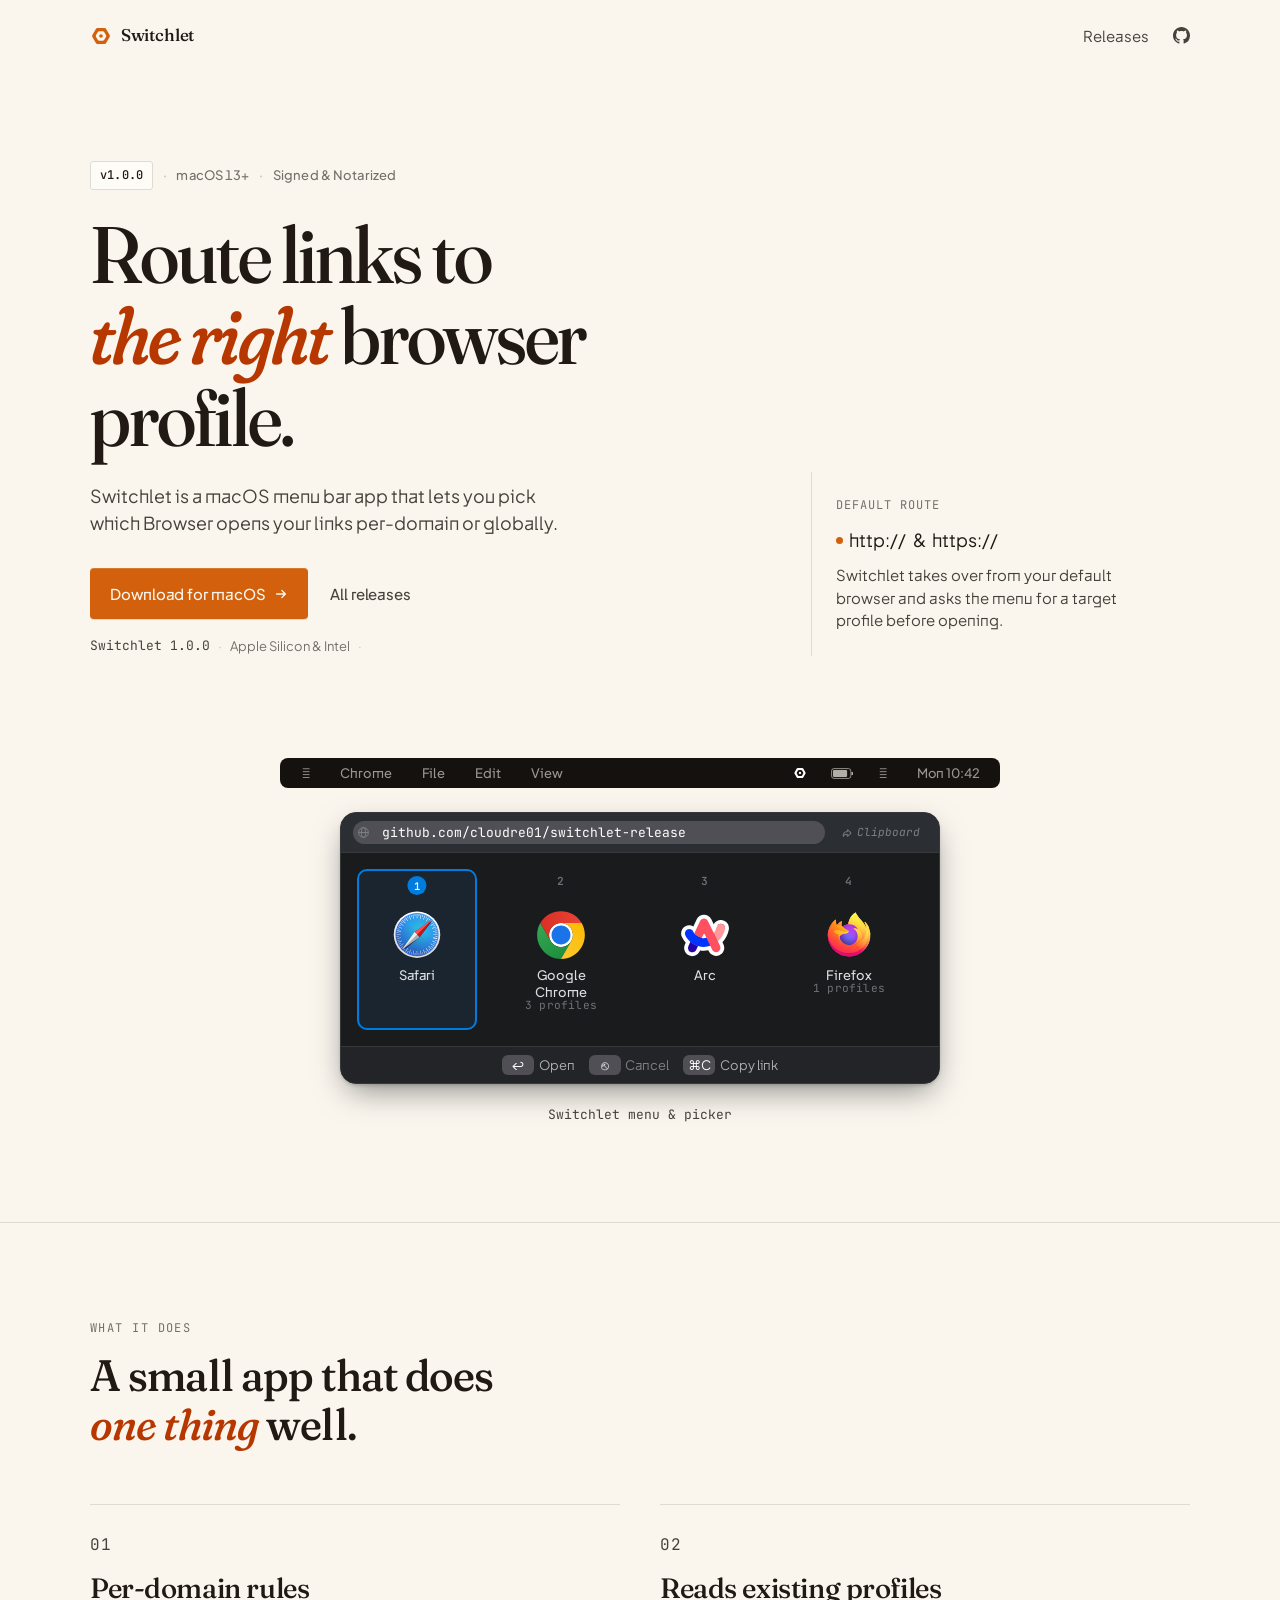
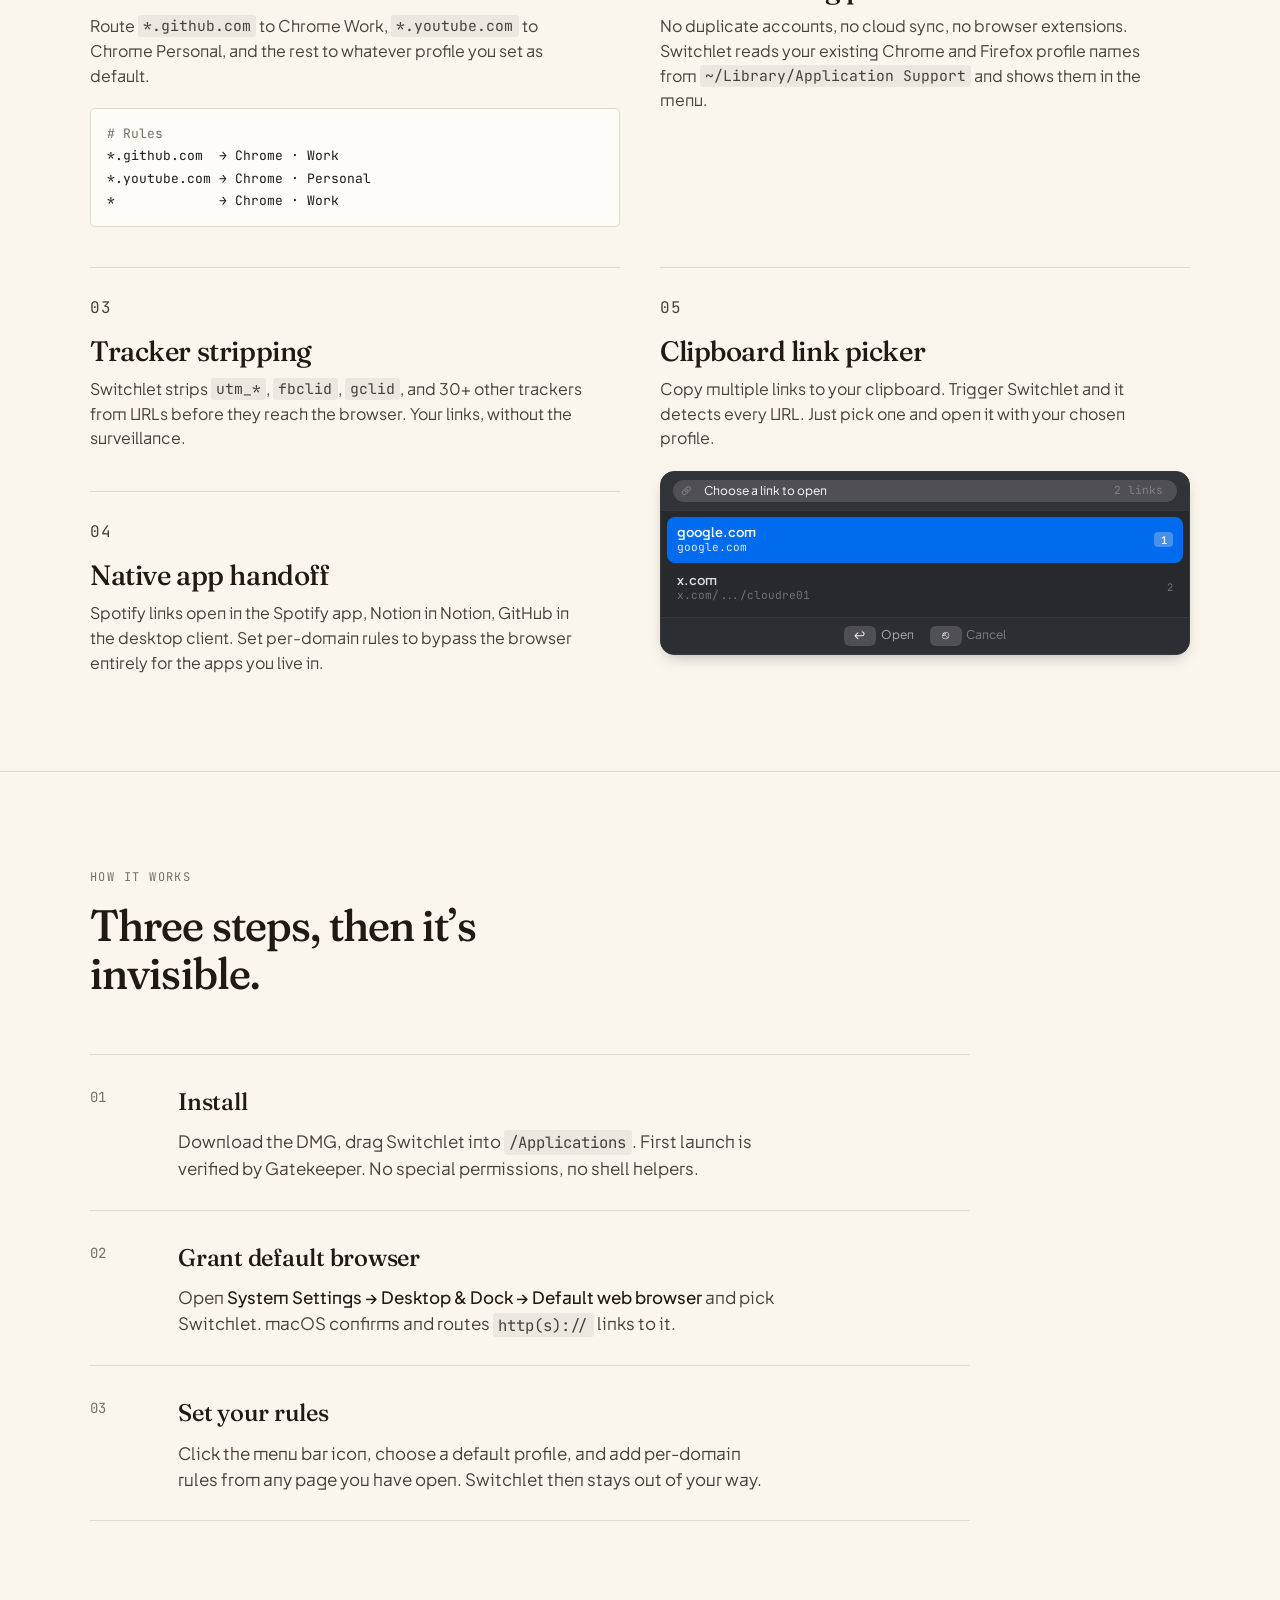
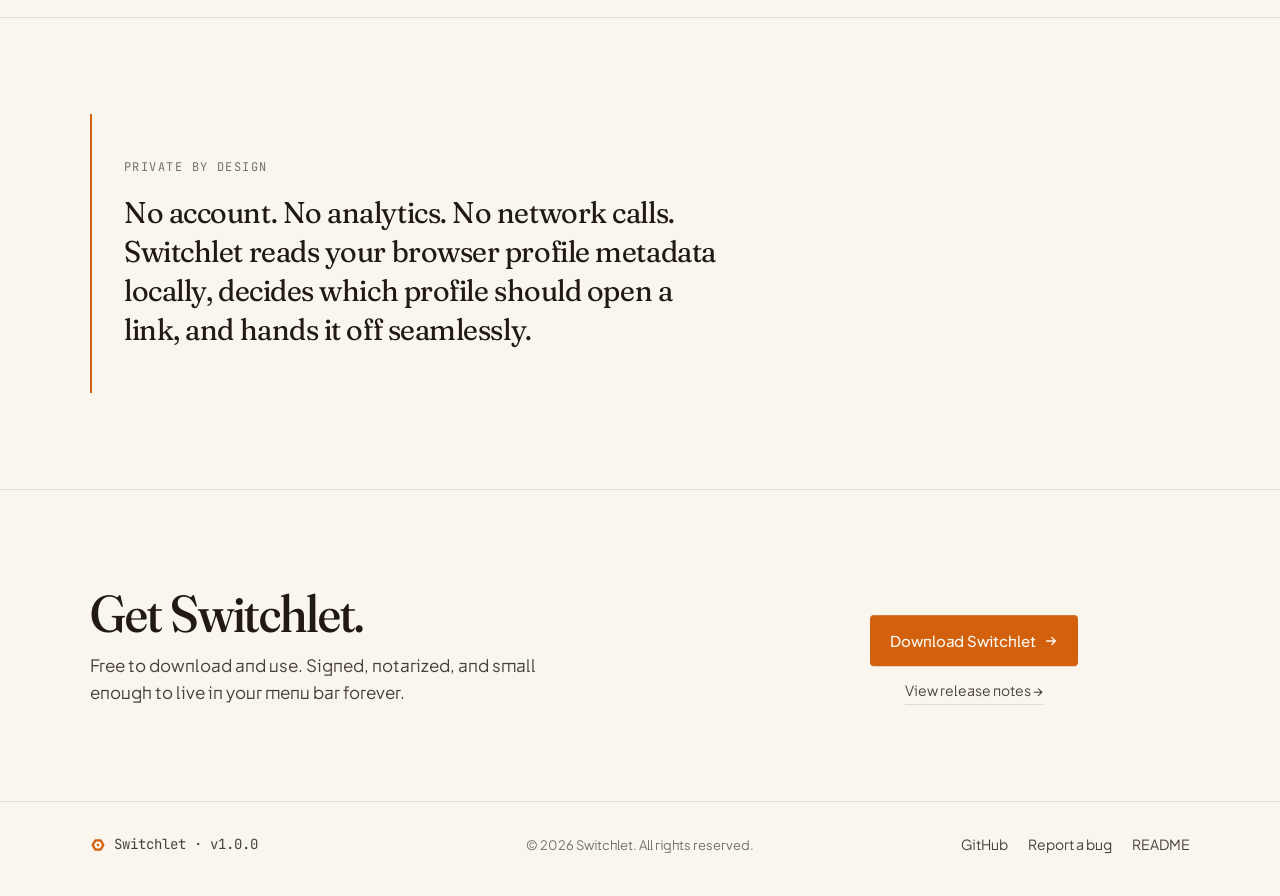
==== index.html @ 4501d148 "Add website and Readme" ====
<!doctype html>
<html lang="en">
  <head>
    <meta charset="utf-8" />
    <meta name="viewport" content="width=device-width, initial-scale=1" />
    <title>Switchlet — Route links to the right browser profile</title>
    <meta
      name="description"
      content="A macOS menu bar app for routing http/https links to the Chrome or Firefox profile you want — per-domain or globally. Signed, notarized, free."
    />
    <meta name="theme-color" content="#f6f1e8" />
    <meta
      property="og:title"
      content="Switchlet — Route links to the right browser profile"
    />
    <meta
      property="og:description"
      content="A macOS menu bar app for routing http/https links to the Chrome or Firefox profile you want — per-domain or globally."
    />
    <meta property="og:type" content="website" />
    <meta
      property="og:url"
      content="https://cloudre01.github.io/switchlet-release/"
    />
    <meta name="twitter:card" content="summary_large_image" />
    <link rel="icon" type="image/svg+xml" href="/favicon.svg" />
    <link rel="preconnect" href="https://fonts.googleapis.com" />
    <link rel="preconnect" href="https://fonts.gstatic.com" crossorigin />
    <link
      rel="stylesheet"
      href="https://fonts.googleapis.com/css2?family=Fraunces:ital,opsz,wght@0,9..144,400;0,9..144,500;0,9..144,600;1,9..144,500&family=JetBrains+Mono:wght@400;500&family=Plus+Jakarta+Sans:wght@400;500;600&display=swap"
    />
    <link rel="stylesheet" href="/style.css" />
  </head>
  <body>
    <a class="skip" href="#main">Skip to content</a>

    <svg class="kbd-defs" aria-hidden="true" focusable="false">
      <defs>
        <symbol id="kbd-shift" viewBox="0 0 14 14">
          <path
            d="M7 2.5 L3 7 H5.5 V11.5 H8.5 V7 H11 Z"
            fill="none"
            stroke="currentColor"
            stroke-width="1.3"
            stroke-linecap="round"
            stroke-linejoin="round"
          />
        </symbol>
        <symbol id="kbd-cmd" viewBox="0 0 14 14">
          <rect
            x="1"
            y="1"
            width="5"
            height="5"
            rx="1.2"
            fill="none"
            stroke="currentColor"
            stroke-width="1.3"
          />
          <rect
            x="8"
            y="1"
            width="5"
            height="5"
            rx="1.2"
            fill="none"
            stroke="currentColor"
            stroke-width="1.3"
          />
          <rect
            x="1"
            y="8"
            width="5"
            height="5"
            rx="1.2"
            fill="none"
            stroke="currentColor"
            stroke-width="1.3"
          />
          <rect
            x="8"
            y="8"
            width="5"
            height="5"
            rx="1.2"
            fill="none"
            stroke="currentColor"
            stroke-width="1.3"
          />
          <line
            x1="6"
            y1="7"
            x2="8"
            y2="7"
            stroke="currentColor"
            stroke-width="1.3"
            stroke-linecap="round"
          />
          <line
            x1="7"
            y1="6"
            x2="7"
            y2="8"
            stroke="currentColor"
            stroke-width="1.3"
            stroke-linecap="round"
          />
        </symbol>
      </defs>
    </svg>

    <header class="topbar reveal" data-reveal-order="0">
      <a class="wordmark" href="/" aria-label="Switchlet home">
        <svg class="mark" viewBox="0 0 24 24" aria-hidden="true">
          <path
            d="M15.8454 3.34C16.5599 3.34 17.2206 3.721 17.5778 4.34L21.4225 11C21.7798 11.619 21.7798 12.381 21.4225 13L17.5778 19.66C17.2206 20.279 16.5599 20.66 15.8454 20.66H8.15495C7.44042 20.66 6.7798 20.279 6.42253 19.66L2.5778 13C2.22054 12.381 2.22054 11.619 2.5778 11L6.42253 4.34C6.7798 3.721 7.44042 3.34 8.15495 3.34H15.8454ZM10.155 6.804C9.44044 6.804 8.7798 7.185 8.42253 7.804L6.5778 11C6.22054 11.619 6.22054 12.381 6.5778 13L8.42253 16.196C8.7798 16.815 9.44044 17.196 10.155 17.196H13.8454C14.5599 17.196 15.2206 16.815 15.5778 16.196L17.4225 13C17.7798 12.381 17.7798 11.619 17.4225 11L15.5778 7.804C15.2206 7.185 14.5599 6.804 13.8454 6.804H10.155Z"
            fill="currentColor"
          />
          <circle cx="12" cy="12" r="2" fill="currentColor" />
        </svg>
        <span>Switchlet</span>
      </a>
      <nav class="topnav">
        <a href="https://github.com/cloudre01/switchlet-release/releases"
          >Releases</a
        >
        <a
          class="gh-link"
          href="https://github.com/cloudre01/switchlet-release"
          aria-label="GitHub"
        >
          <svg class="gh-icon" viewBox="0 0 16 16" aria-hidden="true">
            <path
              fill="currentColor"
              d="M8 0C3.58 0 0 3.58 0 8c0 3.54 2.29 6.53 5.47 7.59.4.07.55-.17.55-.38 0-.19-.01-.82-.01-1.49-2.01.37-2.53-.49-2.69-.94-.09-.23-.48-.94-.82-1.13-.28-.15-.68-.52-.01-.53.63-.01 1.08.58 1.23.82.72 1.21 1.87.87 2.33.66.07-.52.28-.87.51-1.07-1.78-.2-3.64-.89-3.64-3.95 0-.87.31-1.59.82-2.15-.08-.2-.36-1.02.08-2.12 0 0 .67-.21 2.2.82.64-.18 1.32-.27 2-.27.68 0 1.36.09 2 .27 1.53-1.04 2.2-.82 2.2-.82.44 1.1.16 1.92.08 2.12.51.56.82 1.27.82 2.15 0 3.07-1.87 3.75-3.65 3.95.29.25.54.73.54 1.48 0 1.07-.01 1.93-.01 2.2 0 .21.15.46.55.38A8.013 8.013 0 0 0 16 8c0-4.42-3.58-8-8-8z"
            />
          </svg>
        </a>
      </nav>
    </header>

    <main id="main">
      <section class="hero">
        <div class="container hero-grid">
          <div class="hero-text">
            <p class="kicker reveal" data-reveal-order="1">
              <span class="badge">v1.0.0</span>
              <span class="kicker-sep">·</span>
              <span>macOS 13+</span>
              <span class="kicker-sep">·</span>
              <span>Signed &amp; Notarized</span>
            </p>
            <h1 class="display reveal" data-reveal-order="2">
              Route links to <em>the&nbsp;right</em> browser profile.
            </h1>
            <p class="lede reveal" data-reveal-order="3">
              Switchlet is a macOS menu bar app that lets you pick which Browser
              opens your links per-domain or globally.
            </p>
            <div class="cta-row reveal" data-reveal-order="4">
              <a
                class="btn primary"
                href="https://github.com/cloudre01/switchlet-release/releases/latest/download/Switchlet.dmg"
                rel="noopener"
              >
                <span>Download for macOS</span>
                <svg class="btn-arrow" viewBox="0 0 16 16" aria-hidden="true">
                  <path
                    d="M3 8h10M9 4l4 4-4 4"
                    stroke="currentColor"
                    stroke-width="1.5"
                    fill="none"
                    stroke-linecap="round"
                    stroke-linejoin="round"
                  />
                </svg>
              </a>
              <a
                class="btn ghost"
                href="https://github.com/cloudre01/switchlet-release/releases/latest"
                >All releases</a
              >
            </div>
            <p class="cta-meta reveal" data-reveal-order="5">
              <span class="mono">Switchlet 1.0.0</span>
              <span class="dot">·</span>
              <span>Apple Silicon &amp; Intel</span>
              <span class="dot">·</span>
            </p>
          </div>

          <aside class="hero-aside reveal" data-reveal-order="6">
            <p class="aside-label">Default route</p>
            <p class="aside-line">
              <span class="dot-c accent"></span>
              <span class="mono">http://</span> &amp;
              <span class="mono">https://</span>
            </p>
            <p class="aside-sub">
              Switchlet takes over from your default browser and asks the menu
              for a target profile before opening.
            </p>
          </aside>
        </div>
      </section>

      <section class="visual reveal" data-reveal-order="7">
        <div class="container">
          <figure
            class="menubar-mock"
            aria-label="The Switchlet menu bar dropdown"
          >
            <div class="mb-strip">
              <span class="mb-faded" aria-hidden="true">􀣺</span>
              <span class="mb-faded">Chrome</span>
              <span class="mb-faded">File</span>
              <span class="mb-faded">Edit</span>
              <span class="mb-faded">View</span>
              <span class="mb-spacer"></span>
              <button
                type="button"
                class="mb-app"
                aria-label="Switchlet menu"
                aria-expanded="false"
                aria-controls="switchlet-dropdown"
              >
                <svg class="mb-icon" viewBox="0 0 24 24" aria-hidden="true">
                  <path
                    d="M15.8454 3.34C16.5599 3.34 17.2206 3.721 17.5778 4.34L21.4225 11C21.7798 11.619 21.7798 12.381 21.4225 13L17.5778 19.66C17.2206 20.279 16.5599 20.66 15.8454 20.66H8.15495C7.44042 20.66 6.7798 20.279 6.42253 19.66L2.5778 13C2.22054 12.381 2.22054 11.619 2.5778 11L6.42253 4.34C6.7798 3.721 7.44042 3.34 8.15495 3.34H15.8454ZM10.155 6.804C9.44044 6.804 8.7798 7.185 8.42253 7.804L6.5778 11C6.22054 11.619 6.22054 12.381 6.5778 13L8.42253 16.196C8.7798 16.815 9.44044 17.196 10.155 17.196H13.8454C14.5599 17.196 15.2206 16.815 15.5778 16.196L17.4225 13C17.7798 12.381 17.7798 11.619 17.4225 11L15.5778 7.804C15.2206 7.185 14.5599 6.804 13.8454 6.804H10.155Z"
                    fill="currentColor"
                  />
                  <circle cx="12" cy="12" r="2" fill="currentColor" />
                </svg>
              </button>
              <span class="mb-battery" aria-hidden="true">
                <svg class="mb-battery-svg" viewBox="0 0 28 14" fill="none">
                  <rect
                    x="0.75"
                    y="0.75"
                    width="24.5"
                    height="12.5"
                    rx="3"
                    ry="3"
                    stroke="currentColor"
                    stroke-width="1"
                    fill="none"
                  />
                  <rect
                    x="2.5"
                    y="2.5"
                    width="18"
                    height="9"
                    rx="1.5"
                    ry="1.5"
                    fill="currentColor"
                  />
                  <rect
                    x="26"
                    y="5"
                    width="2"
                    height="4"
                    rx="0.5"
                    ry="0.5"
                    fill="currentColor"
                  />
                </svg>
              </span>
              <span class="mb-faded" aria-hidden="true">􀙇</span>
              <span class="mb-faded">Mon 10:42</span>
            </div>
            <div class="mb-dropdown" id="switchlet-dropdown">
              <div class="m-row m-selected">
                <span class="m-main">Route Clipboard URL</span>
                <span class="m-right kbd">
                  <svg class="kbd-key" aria-label="shift">
                    <use href="#kbd-shift" />
                  </svg>
                  <svg class="kbd-key" aria-label="command">
                    <use href="#kbd-cmd" />
                  </svg>
                  <span class="kbd-letter">L</span>
                </span>
              </div>
              <div class="m-row">
                <span class="m-main">Setup Switchlet</span>
              </div>
              <div class="m-divider"></div>
              <div class="m-row">
                <span class="m-main">
                  <svg class="m-icon" viewBox="0 0 16 16" aria-hidden="true">
                    <path
                      fill="currentColor"
                      d="M9.405 1.05c-.413-1.4-2.397-1.4-2.81 0l-.1.34a1.464 1.464 0 0 1-2.105.872l-.31-.17c-1.283-.698-2.686.705-1.987 1.987l.169.311c.446.82.023 1.841-.872 2.105l-.34.1c-1.4.413-1.4 2.397 0 2.81l.34.1a1.464 1.464 0 0 1 .872 2.105l-.17.31c-.698 1.283.705 2.686 1.987 1.987l.311-.169a1.464 1.464 0 0 1 2.105.872l.1.34c.413 1.4 2.397 1.4 2.81 0l.1-.34a1.464 1.464 0 0 1 2.105-.872l.31.17c1.283.698 2.686-.705 1.987-1.987l-.169-.311a1.464 1.464 0 0 1 .872-2.105l.34-.1c1.4-.413 1.4-2.397 0-2.81l-.34-.1a1.464 1.464 0 0 1-.872-2.105l.17-.31c.698-1.283-.705-2.686-1.987-1.987l-.311.169a1.464 1.464 0 0 1-2.105-.872l-.1-.34zM8 10.93a2.929 2.929 0 1 1 0-5.858 2.929 2.929 0 0 1 0 5.858z"
                    />
                  </svg>
                  Settings
                </span>
                <span class="m-right kbd">
                  <svg class="kbd-key" aria-label="command">
                    <use href="#kbd-cmd" />
                  </svg>
                  <span class="kbd-letter">,</span>
                </span>
              </div>
              <div class="m-row">
                <span class="m-main">
                  <svg class="m-icon" viewBox="0 0 16 16" aria-hidden="true">
                    <path
                      fill="currentColor"
                      fill-rule="evenodd"
                      d="M8 3a5 5 0 1 0 4.546 2.914.5.5 0 0 1 .908-.417A6 6 0 1 1 8 2v1z"
                    />
                    <path
                      fill="currentColor"
                      d="M8 4.466V.534a.25.25 0 0 1 .41-.192l2.36 1.966c.12.1.12.284 0 .384L8.41 4.658A.25.25 0 0 1 8 4.466z"
                    />
                  </svg>
                  Refresh Browsers
                </span>
              </div>
              <div class="m-divider"></div>
              <div class="m-row">
                <span class="m-main">About Switchlet</span>
              </div>
              <div class="m-row">
                <span class="m-main">Check for Updates</span>
              </div>
              <div class="m-divider"></div>
              <div class="m-row">
                <span class="m-main">Quit Switchlet</span>
                <span class="m-right kbd">
                  <svg class="kbd-key" aria-label="command">
                    <use href="#kbd-cmd" />
                  </svg>
                  <span class="kbd-letter">Q</span>
                </span>
              </div>
            </div>
          </figure>

          <figure class="chooser-hud" aria-label="Browser chooser HUD">
            <div class="chooser-titlebar">
              <div class="chooser-urlbar">
                <span class="chooser-globe" aria-hidden="true">
                  <svg viewBox="0 0 16 16">
                    <circle
                      cx="8"
                      cy="8"
                      r="6"
                      fill="none"
                      stroke="currentColor"
                      stroke-width="1.2"
                    />
                    <ellipse
                      cx="8"
                      cy="8"
                      rx="2.5"
                      ry="6"
                      fill="none"
                      stroke="currentColor"
                      stroke-width="1.2"
                    />
                    <line
                      x1="2"
                      y1="8"
                      x2="14"
                      y2="8"
                      stroke="currentColor"
                      stroke-width="1.2"
                    />
                  </svg>
                </span>
                <span class="chooser-url"
                  >github.com/cloudre01/switchlet-release</span
                >
              </div>
              <span class="chooser-clipboard">
                <svg
                  xmlns="http://www.w3.org/2000/svg"
                  viewBox="0 0 32 32"
                  width="48"
                  height="48"
                  stroke="oklch(60% 0.008 260)"
                  fill="oklch(60% 0.008 260)"
                >
                  <path
                    data-layer="monochrome-0"
                    d="M17.538 27.6c.612 0 1.112-.25 1.712-.812l9.863-9.313c.474-.45.637-.925.637-1.338 0-.425-.15-.887-.637-1.35L19.25 5.563c-.663-.625-1.075-.888-1.687-.888-.875 0-1.5.688-1.5 1.525v4.725H15.7c-8.987 0-12.9 5.762-12.9 15C2.8 27 3.413 27.6 4.088 27.6c.524 0 1.1-.125 1.537-.925 2.175-4.088 5.238-5.312 10.075-5.312h.363v4.775c0 .837.625 1.462 1.475 1.462m.712-2.687c-.1 0-.175-.076-.175-.188v-4.838c0-.287-.125-.412-.412-.412h-1.675c-5.938 0-9.725 2.063-11.2 5.2-.038.087-.063.125-.126.125-.05 0-.087-.038-.087-.137.25-5.9 2.825-11.85 11.413-11.85h1.675c.287 0 .412-.126.412-.413V7.438c0-.1.075-.175.188-.175.074 0 .15.05.212.1l8.9 8.537c.087.088.125.162.125.237s-.025.138-.125.238L18.462 24.8a.28.28 0 0 1-.212.113"
                  />
                </svg>
                <em>Clipboard</em>
              </span>
            </div>

            <div class="chooser-grid">
              <div class="chooser-option chooser-selected" tabindex="-1">
                <div class="chooser-logo">
                  <img
                    src="/assets/browsers/safari-icon.svg"
                    alt=""
                    width="48"
                    height="48"
                  />
                </div>
                <div class="chooser-text">
                  <div class="chooser-name">Safari</div>
                </div>
                <span class="chooser-num">1</span>
              </div>

              <div class="chooser-option" tabindex="-1">
                <div class="chooser-logo">
                  <img
                    src="/assets/browsers/google-chrome-icon.svg"
                    alt=""
                    width="48"
                    height="48"
                  />
                </div>
                <div class="chooser-text">
                  <div class="chooser-name">Google Chrome</div>
                  <div class="chooser-meta">3 profiles</div>
                </div>
                <span class="chooser-chevron">&#x203A;</span>
                <span class="chooser-num">2</span>
              </div>

              <div class="chooser-option" tabindex="-1">
                <div class="chooser-logo">
                  <img
                    src="/assets/browsers/arc-browser-icon.svg"
                    alt=""
                    width="48"
                    height="48"
                  />
                </div>
                <div class="chooser-text">
                  <div class="chooser-name">Arc</div>
                </div>
                <span class="chooser-num">3</span>
              </div>

              <div class="chooser-option" tabindex="-1">
                <div class="chooser-logo">
                  <img
                    src="/assets/browsers/firefox-browser-icon.svg"
                    alt=""
                    width="48"
                    height="48"
                  />
                </div>
                <div class="chooser-text">
                  <div class="chooser-name">Firefox</div>
                  <div class="chooser-meta">1 profiles</div>
                </div>
                <span class="chooser-chevron">&#x203A;</span>
                <span class="chooser-num">4</span>
              </div>
            </div>

            <div class="chooser-actions">
              <span class="chooser-action">
                <span class="chooser-icon"> ↩ </span>
                Open
              </span>
              <span class="chooser-action chooser-action-cancel"
                ><span class="chooser-icon">⎋</span> Cancel</span
              >
              <span class="chooser-action">
                <span class="chooser-icon">⌘C</span>
                Copy link
              </span>
            </div>
          </figure>

          <figcaption class="visual-caption">
            <span class="mono">Switchlet menu & picker</span>
          </figcaption>
        </div>
      </section>

      <section class="features">
        <div class="container">
          <header class="section-head">
            <p class="section-eyebrow">What it does</p>
            <h2 class="section-title">
              A small app that does <em>one thing</em> well.
            </h2>
          </header>

          <div class="features-grid">
            <article class="feature">
              <p class="feature-num">01</p>
              <h3>Per-domain rules</h3>
              <p>
                Route <code>*.github.com</code> to Chrome Work,
                <code>*.youtube.com</code> to Chrome Personal, and the rest to
                whatever profile you set as default.
              </p>
              <pre class="codeblock"><span class="cm"># Rules</span>
*.github.com  → Chrome · Work
*.youtube.com → Chrome · Personal
*             → Chrome · Work</pre>
            </article>

            <article class="feature">
              <p class="feature-num">02</p>
              <h3>Reads existing profiles</h3>
              <p>
                No duplicate accounts, no cloud sync, no browser extensions.
                Switchlet reads your existing Chrome and Firefox profile names
                from <code>~/Library/Application Support</code> and shows them
                in the menu.
              </p>
            </article>

            <article class="feature">
              <p class="feature-num">03</p>
              <h3>Tracker stripping</h3>
              <p>
                Switchlet strips <code>utm_*</code>, <code>fbclid</code>,
                <code>gclid</code>, and 30+ other trackers from URLs before they
                reach the browser. Your links, without the surveillance.
              </p>
            </article>

            <article class="feature">
              <p class="feature-num">04</p>
              <h3>Native app handoff</h3>
              <p>
                Spotify links open in the Spotify app, Notion in Notion, GitHub
                in the desktop client. Set per-domain rules to bypass the
                browser entirely for the apps you live in.
              </p>
            </article>

            <article class="feature feature-tall">
              <p class="feature-num">05</p>
              <h3>Clipboard link picker</h3>
              <p>
                Copy multiple links to your clipboard. Trigger Switchlet and it
                detects every URL. Just pick one and open it with your chosen profile.
              </p>
              <div class="hud-mock">
                <div class="hud-mock-title">
                  <div class="hud-urlbar">
                    <span class="hud-mock-link" aria-hidden="true">
                      <svg
                        xmlns="http://www.w3.org/2000/svg"
                        viewBox="0 0 32 32"
                        width="32"
                        height="32"
                        stroke="oklch(60% 0.008 260)"
                        fill="oklch(60% 0.008 260)"
                      >
                        <path
                          data-layer="monochrome-0"
                          d="m15.78 11.317-1.621 1.646c1.61.135 2.658.61 3.45 1.403 2.135 2.134 2.123 5.158.013 7.268l-3.988 3.976c-2.122 2.122-5.122 2.134-7.256.012-2.134-2.146-2.122-5.146 0-7.268l2.39-2.39c-.341-.769-.427-1.684-.292-2.476L4.89 17.06c-2.914 2.927-2.939 7.073.012 10.024 2.964 2.964 7.11 2.94 10.025.025l4.17-4.183c2.927-2.927 2.952-7.073-.012-10.025-.768-.768-1.744-1.317-3.305-1.585m-.304 10.049 1.621-1.646c-1.61-.122-2.658-.61-3.45-1.403-2.135-2.134-2.123-5.158-.013-7.268l3.976-3.976c2.134-2.122 5.134-2.134 7.268 0s2.11 5.147 0 7.256l-2.39 2.39c.341.781.414 1.683.293 2.476l3.585-3.573c2.914-2.927 2.939-7.061-.012-10.024-2.964-2.964-7.11-2.94-10.037-.013l-4.158 4.171c-2.927 2.927-2.952 7.073.012 10.025.768.768 1.744 1.317 3.305 1.585"
                        />
                      </svg>
                    </span>
                    <span class="hud-mock-text">Choose a link to open</span>
                    <span class="hud-mock-count">2 links</span>
                  </div>
                </div>
                <div class="hud-mock-list">
                  <div class="hud-mock-row hud-mock-selected">
                    <div class="hud-mock-text">
                      <div class="hud-mock-row-title">google.com</div>
                      <div class="hud-mock-row-sub">google.com</div>
                    </div>
                    <span class="hud-mock-num">1</span>
                  </div>
                  <div class="hud-mock-row">
                    <div class="hud-mock-text">
                      <div class="hud-mock-row-title">x.com</div>
                      <div class="hud-mock-row-sub">x.com/.../cloudre01</div>
                    </div>
                    <span class="hud-mock-num">2</span>
                  </div>
                </div>
                <div class="hud-mock-actions">
                  <span class="hud-mock-action">
                    <span class="chooser-icon">↩</span>
                    Open
                  </span>
                  <span class="hud-mock-action">
                    <span class="chooser-icon">⎋</span>
                    Cancel
                  </span>
                </div>
              </div>
            </article>
          </div>
        </div>
      </section>

      <section class="how">
        <div class="container">
          <header class="section-head">
            <p class="section-eyebrow">How it works</p>
            <h2 class="section-title">
              Three steps, then it&rsquo;s invisible.
            </h2>
          </header>

          <ol class="how-list">
            <li>
              <span class="how-num">01</span>
              <div>
                <h3>Install</h3>
                <p>
                  Download the DMG, drag Switchlet into
                  <code>/Applications</code>. First launch is verified by
                  Gatekeeper. No special permissions, no shell helpers.
                </p>
              </div>
            </li>
            <li>
              <span class="how-num">02</span>
              <div>
                <h3>Grant default browser</h3>
                <p>
                  Open
                  <strong
                    >System Settings &rarr; Desktop &amp; Dock &rarr; Default
                    web browser</strong
                  >
                  and pick Switchlet. macOS confirms and routes
                  <code>http(s)://</code> links to it.
                </p>
              </div>
            </li>
            <li>
              <span class="how-num">03</span>
              <div>
                <h3>Set your rules</h3>
                <p>
                  Click the menu bar icon, choose a default profile, and add
                  per-domain rules from any page you have open. Switchlet then
                  stays out of your way.
                </p>
              </div>
            </li>
          </ol>
        </div>
      </section>

      <section class="promise">
        <div class="container">
          <div class="promise-inner">
            <p class="promise-eyebrow">Private by design</p>
            <p class="promise-text">
              No account. No analytics. No network calls. Switchlet reads your
              browser profile metadata locally, decides which profile should
              open a link, and hands it off seamlessly.
            </p>
          </div>
        </div>
      </section>

      <section class="get">
        <div class="container get-grid">
          <div>
            <h2 class="get-title">Get Switchlet.</h2>
            <p class="get-sub">
              Free to download and use. Signed, notarized, and small enough to
              live in your menu bar forever.
            </p>
          </div>
          <div class="get-cta">
            <a
              class="btn primary"
              href="https://github.com/cloudre01/switchlet-release/releases/latest/download/Switchlet.dmg"
              rel="noopener"
            >
              <span>Download Switchlet</span>
              <svg class="btn-arrow" viewBox="0 0 16 16" aria-hidden="true">
                <path
                  d="M3 8h10M9 4l4 4-4 4"
                  stroke="currentColor"
                  stroke-width="1.5"
                  fill="none"
                  stroke-linecap="round"
                  stroke-linejoin="round"
                />
              </svg>
            </a>
            <a
              class="get-secondary"
              href="https://github.com/cloudre01/switchlet-release/releases"
              >View release notes &rarr;</a
            >
          </div>
        </div>
      </section>
    </main>

    <footer class="footer">
      <div class="container footer-inner">
        <p class="footer-mark">
          <svg class="mark small" viewBox="0 0 24 24" aria-hidden="true">
            <path
              d="M15.8454 3.34C16.5599 3.34 17.2206 3.721 17.5778 4.34L21.4225 11C21.7798 11.619 21.7798 12.381 21.4225 13L17.5778 19.66C17.2206 20.279 16.5599 20.66 15.8454 20.66H8.15495C7.44042 20.66 6.7798 20.279 6.42253 19.66L2.5778 13C2.22054 12.381 2.22054 11.619 2.5778 11L6.42253 4.34C6.7798 3.721 7.44042 3.34 8.15495 3.34H15.8454ZM10.155 6.804C9.44044 6.804 8.7798 7.185 8.42253 7.804L6.5778 11C6.22054 11.619 6.22054 12.381 6.5778 13L8.42253 16.196C8.7798 16.815 9.44044 17.196 10.155 17.196H13.8454C14.5599 17.196 15.2206 16.815 15.5778 16.196L17.4225 13C17.7798 12.381 17.7798 11.619 17.4225 11L15.5778 7.804C15.2206 7.185 14.5599 6.804 13.8454 6.804H10.155Z"
              fill="currentColor"
            />
            <circle cx="12" cy="12" r="2" fill="currentColor" />
          </svg>
          <span>Switchlet &middot; v1.0.0</span>
        </p>
        <p class="footer-copy">© 2026 Switchlet. All rights reserved.</p>
        <nav class="footer-nav">
          <a href="https://github.com/cloudre01/switchlet-release">GitHub</a>
          <a href="https://github.com/cloudre01/switchlet-release/issues"
            >Report a bug</a
          >
          <a href="/README.md">README</a>
        </nav>
      </div>
    </footer>

    <script>
      (function () {
        var app = document.querySelector(".mb-app");
        var dropdown = document.getElementById("switchlet-dropdown");
        if (app && dropdown) {
          function setOpen(open) {
            dropdown.classList.toggle("open", open);
            app.setAttribute("aria-expanded", open ? "true" : "false");
          }
          app.addEventListener("click", function (e) {
            e.stopPropagation();
            setOpen(!dropdown.classList.contains("open"));
          });
          document.addEventListener("click", function (e) {
            if (!dropdown.contains(e.target) && !app.contains(e.target)) {
              setOpen(false);
            }
          });
          document.addEventListener("keydown", function (e) {
            if (e.key === "Escape") setOpen(false);
          });
        }

        var visual = document.querySelector(".visual");
        if (visual && "IntersectionObserver" in window) {
          var animObserver = new IntersectionObserver(
            function (entries) {
              entries.forEach(function (entry) {
                if (
                  entry.isIntersecting &&
                  !visual.classList.contains("animate")
                ) {
                  visual.classList.add("animate");
                  animObserver.unobserve(visual);
                }
              });
            },
            { threshold: 0.3 },
          );
          animObserver.observe(visual);
        }

        var hud = document.querySelector(".chooser-hud");
        if (hud && visual) {
          hud.addEventListener("animationend", function (e) {
            if (e.animationName === "chooserAppear") {
              visual.classList.add("interactive");
            }
          });
        }

        var grid = document.querySelector(".chooser-grid");
        if (grid) {
          grid.addEventListener("click", function (e) {
            var option = e.target.closest(".chooser-option");
            if (!option) return;
            grid.querySelectorAll(".chooser-option").forEach(function (el) {
              el.classList.remove("chooser-selected");
            });
            option.classList.add("chooser-selected");
          });
        }
      })();
    </script>
  </body>
</html>
---- style.css ----
/* ============================================================
   Switchlet landing page
   ============================================================ */

:root {
  /* Palette — warm off-white + deep ink, single amber accent */
  --bg: oklch(97.5% 0.012 85);
  --bg-elev: oklch(99% 0.006 85);
  --bg-accent: oklch(43% 0.0099 285);
  --ink: oklch(22% 0.015 60);
  --ink-soft: oklch(38% 0.014 65);
  --muted: oklch(55% 0.012 70);
  --line: oklch(89% 0.012 80);
  --line-soft: oklch(93% 0.01 82);
  --accent: oklch(62% 0.165 48);
  --accent-deep: oklch(52% 0.18 45);
  --accent-ink: oklch(98% 0.012 85);

  /* Dark UI (menu bar mock) */
  --menubar: oklch(18% 0.006 55);
  --menubar-ink: oklch(75% 0.01 80);
  --menu-bg: oklch(24% 0.004 280);
  --menu-line: oklch(40% 0.005 280);
  --menu-hover: oklch(32% 0.005 280);
  --menu-active: oklch(40% 0.1 235);

  /* Type */
  --font-display: "Fraunces", "Iowan Old Style", Georgia, serif;
  --font-body:
    "Plus Jakarta Sans", -apple-system, BlinkMacSystemFont, "SF Pro Text",
    system-ui, sans-serif;
  --font-mono: "JetBrains Mono", ui-monospace, "SF Mono", Menlo, monospace;

  /* Motion */
  --ease-out: cubic-bezier(0.16, 1, 0.3, 1);

  /* Layout */
  --container: 1180px;
  --gutter: clamp(1.25rem, 4vw, 2.5rem);
}

/* ----- Reset ----- */
*,
*::before,
*::after {
  box-sizing: border-box;
}
* {
  margin: 0;
  padding: 0;
}
html {
  -webkit-text-size-adjust: 100%;
}
body {
  font-family: var(--font-body);
  font-size: 17px;
  line-height: 1.55;
  color: var(--ink);
  background: var(--bg);
  -webkit-font-smoothing: antialiased;
  -moz-osx-font-smoothing: grayscale;
  text-rendering: optimizeLegibility;
  font-feature-settings: "ss01", "cv11";
}
img,
svg {
  display: block;
  max-width: 100%;
}
a {
  color: inherit;
  text-decoration: none;
}
button {
  font: inherit;
  background: none;
  border: 0;
  cursor: pointer;
  color: inherit;
}
ul,
ol {
  list-style: none;
}
em {
  font-style: italic;
}
code {
  font-family: var(--font-mono);
  font-size: 0.92em;
  padding: 0.1em 0.35em;
  background: var(--line-soft);
  border-radius: 3px;
  color: var(--ink-soft);
}
pre {
  font-family: var(--font-mono);
}

::selection {
  background: var(--accent);
  color: var(--accent-ink);
}

/* ----- Skip link ----- */
.skip {
  position: absolute;
  top: -100px;
  left: 0;
  background: var(--ink);
  color: var(--bg);
  padding: 0.5rem 1rem;
  z-index: 100;
  border-radius: 0 0 4px 0;
}
.skip:focus {
  top: 0;
}

/* ----- Container ----- */
.container {
  max-width: var(--container);
  margin: 0 auto;
  padding-left: var(--gutter);
  padding-right: var(--gutter);
}

/* ----- Reveal animation ----- */
.reveal {
  opacity: 0;
  transform: translateY(14px);
  animation: reveal 900ms var(--ease-out) forwards;
  animation-delay: calc(var(--order, 0) * 80ms + 60ms);
}
.reveal[data-reveal-order="0"] {
  --order: 0;
}
.reveal[data-reveal-order="1"] {
  --order: 1;
}
.reveal[data-reveal-order="2"] {
  --order: 2;
}
.reveal[data-reveal-order="3"] {
  --order: 3;
}
.reveal[data-reveal-order="4"] {
  --order: 4;
}
.reveal[data-reveal-order="5"] {
  --order: 5;
}
.reveal[data-reveal-order="6"] {
  --order: 6;
}
.reveal[data-reveal-order="7"] {
  --order: 7;
}
.reveal[data-reveal-order="8"] {
  --order: 8;
}
.reveal[data-reveal-order="9"] {
  --order: 9;
}

@keyframes reveal {
  to {
    opacity: 1;
    transform: translateY(0);
  }
}
@media (prefers-reduced-motion: reduce) {
  .reveal {
    opacity: 1;
    transform: none;
    animation: none;
  }
  *,
  *::before,
  *::after {
    animation-duration: 0.01ms !important;
    transition-duration: 0.01ms !important;
  }
}

/* ============================================================
   Topbar
   ============================================================ */
.topbar {
  display: flex;
  align-items: center;
  justify-content: space-between;
  padding: 1.25rem var(--gutter);
  max-width: var(--container);
  margin: 0 auto;
  position: relative;
  z-index: 5;
}
.wordmark {
  display: inline-flex;
  align-items: center;
  gap: 0.55rem;
  font-family: var(--font-display);
  font-weight: 500;
  font-size: 1.0625rem;
  letter-spacing: -0.01em;
  color: var(--ink);
}
.wordmark .mark {
  width: 22px;
  height: 22px;
  color: var(--accent);
}
.topnav {
  display: flex;
  gap: 1.5rem;
  font-size: 0.9375rem;
  color: var(--ink-soft);
}
.topnav a {
  position: relative;
  padding: 0.25rem 0;
  transition: color 200ms var(--ease-out);
}
.topnav a:hover {
  color: var(--ink);
}
.gh-link {
  display: inline-flex;
  align-items: center;
  color: var(--ink-soft);
  transition: color 200ms var(--ease-out);
}
.gh-link:hover {
  color: var(--ink);
}
.gh-icon {
  width: 17px;
  height: 17px;
  display: block;
}

/* ============================================================
   Hero
   ============================================================ */
.hero {
  padding-top: clamp(3rem, 7vw, 5.5rem);
  padding-bottom: clamp(2.5rem, 5vw, 4rem);
}
.hero-grid {
  display: grid;
  grid-template-columns: minmax(0, 1fr);
  gap: clamp(2rem, 5vw, 4rem);
  align-items: end;
}
@media (min-width: 880px) {
  .hero-grid {
    grid-template-columns: minmax(0, 1.7fr) minmax(0, 1fr);
    gap: clamp(3rem, 6vw, 5rem);
  }
}

.kicker {
  display: inline-flex;
  align-items: center;
  gap: 0.6rem;
  font-size: 0.8125rem;
  font-weight: 500;
  color: var(--muted);
  margin-bottom: 1.5rem;
  font-feature-settings: "tnum";
  letter-spacing: 0.01em;
}
.kicker-sep {
  opacity: 0.5;
}
.badge {
  font-family: var(--font-mono);
  font-size: 0.75rem;
  padding: 0.25rem 0.55rem;
  border: 1px solid var(--line);
  border-radius: 3px;
  color: var(--ink);
  background: var(--bg-elev);
  letter-spacing: 0.02em;
}

.display {
  font-family: var(--font-display);
  font-weight: 500;
  font-size: clamp(2.5rem, 6.4vw, 5rem);
  line-height: 1.02;
  letter-spacing: -0.025em;
  color: var(--ink);
  font-variation-settings:
    "opsz" 144,
    "SOFT" 30;
  max-width: 18ch;
  margin-bottom: 1.5rem;
}
.display em {
  font-style: italic;
  font-weight: 500;
  color: var(--accent-deep);
  font-variation-settings:
    "opsz" 144,
    "SOFT" 100;
}

.lede {
  font-size: clamp(1.0625rem, 1.4vw, 1.1875rem);
  line-height: 1.5;
  color: var(--ink-soft);
  max-width: 38ch;
  margin-bottom: 2rem;
}

/* CTA */
.cta-row {
  display: flex;
  align-items: center;
  gap: 0.875rem;
  flex-wrap: wrap;
  margin-bottom: 1rem;
}
.btn {
  display: inline-flex;
  align-items: center;
  gap: 0.55rem;
  padding: 0.875rem 1.25rem;
  border-radius: 4px;
  font-size: 0.9375rem;
  font-weight: 500;
  letter-spacing: -0.005em;
  transition:
    transform 250ms var(--ease-out),
    background 200ms ease,
    color 200ms ease,
    border-color 200ms ease;
  will-change: transform;
}
.btn:focus-visible {
  outline: 2px solid var(--accent);
  outline-offset: 3px;
}
.btn.primary {
  background: var(--accent);
  color: var(--accent-ink);
  box-shadow:
    0 1px 0 oklch(40% 0.15 45 / 0.15),
    inset 0 1px 0 oklch(100% 0 0 / 0.15);
}
.btn.primary:hover {
  background: var(--accent-deep);
  transform: translateY(-1px);
}
.btn.primary:active {
  transform: translateY(0);
}
.btn-arrow {
  width: 14px;
  height: 14px;
  transition: transform 250ms var(--ease-out);
}
.btn.primary:hover .btn-arrow {
  transform: translateX(2px);
}

.btn.ghost {
  color: var(--ink-soft);
  padding: 0.875rem 0.5rem;
}
.btn.ghost:hover {
  color: var(--ink);
}

.cta-meta {
  display: flex;
  flex-wrap: wrap;
  align-items: center;
  gap: 0.5rem;
  font-size: 0.8125rem;
  color: var(--muted);
  font-feature-settings: "tnum";
}
.cta-meta .mono {
  font-family: var(--font-mono);
  color: var(--ink-soft);
}
.cta-meta .dot {
  opacity: 0.4;
}

/* Hero aside */
.hero-aside {
  padding: 1.5rem 1.5rem 1.5rem 1.5rem;
  border-left: 1px solid var(--line);
  position: relative;
}
@media (max-width: 879px) {
  .hero-aside {
    border-left: 0;
    border-top: 1px solid var(--line);
    padding-left: 0;
    padding-top: 1.5rem;
  }
}
.aside-label {
  font-family: var(--font-mono);
  font-size: 0.75rem;
  text-transform: uppercase;
  letter-spacing: 0.08em;
  color: var(--muted);
  margin-bottom: 0.75rem;
}
.aside-line {
  font-size: 1.125rem;
  color: var(--ink);
  margin-bottom: 0.625rem;
  display: flex;
  align-items: center;
  gap: 0.4rem;
}
.aside-sub {
  font-size: 0.9375rem;
  color: var(--ink-soft);
  line-height: 1.5;
  max-width: 32ch;
}
.dot-c {
  width: 7px;
  height: 7px;
  border-radius: 50%;
  background: var(--ink);
  display: inline-block;
}
.dot-c.accent {
  background: var(--accent);
}

/* ============================================================
   Visual / menubar mock
   ============================================================ */
.visual {
  padding-top: clamp(1.5rem, 3vw, 2.5rem);
  padding-bottom: clamp(4rem, 8vw, 6rem);
}
.menubar-mock {
  border-radius: 8px;
  overflow: visible;
  position: relative;
  max-width: 720px;
  margin: 0 auto;
  filter: drop-shadow(0 1px 0 var(--line))
    drop-shadow(0 24px 48px -16px oklch(20% 0.02 60 / 0.18));
}
.mb-strip {
  display: flex;
  align-items: center;
  gap: 0.875rem;
  height: 30px;
  padding: 0 0.75rem 0 0.875rem;
  background: var(--menubar);
  color: var(--menubar-ink);
  border-radius: 8px;
  font-size: 0.8125rem;
  font-weight: 500;
  position: relative;
  z-index: 2;
}
.mb-faded {
  padding: 0 0.5rem;
  height: 22px;
  display: inline-flex;
  align-items: center;
  border-radius: 4px;
  font-size: 0.8125rem;
  letter-spacing: -0.005em;
  opacity: 0.85;
  cursor: default;
  transition: background 150ms var(--ease-out);
}
.mb-faded:hover {
  background: oklch(100% 0 0 / 0.08);
  opacity: 1;
}
.mb-spacer {
  flex: 1;
}
.mb-app {
  display: inline-flex;
  align-items: center;
  justify-content: center;
  width: 26px;
  height: 22px;
  border-radius: 4px;
  background: transparent;
  color: #fff;
  margin-left: 0.25rem;
  margin-right: 0.25rem;
  padding: 0;
  border: 0;
  -webkit-appearance: none;
  appearance: none;
  cursor: pointer;
  position: relative;
  transition: background 150ms var(--ease-out);
}
.mb-app:hover {
  background: oklch(100% 0 0 / 0.1);
}
.mb-app:focus-visible {
  outline: 2px solid oklch(75% 0.15 50);
  outline-offset: 2px;
}
.menubar-mock:has(.mb-dropdown.open) .mb-app {
  background: oklch(100% 0 0 / 0.14);
}
.mb-icon {
  width: 14px;
  height: 14px;
  display: block;
}

.mb-battery {
  display: inline-flex;
  align-items: center;
  color: var(--menubar-ink);
  margin-right: 0.25rem;
  height: 22px;
}
.mb-battery-svg {
  width: 22px;
  height: 11px;
  display: block;
}

.mb-dropdown {
  position: absolute;
  top: calc(100% - 4px);
  right: 0;
  min-width: 320px;
  background: var(--menu-bg);
  border: 1px solid var(--menu-line);
  border-radius: 8px;
  padding: 5px;
  z-index: 1;
  box-shadow:
    0 16px 32px -8px oklch(15% 0.01 270 / 0.32),
    0 2px 4px -1px oklch(15% 0.01 270 / 0.1);
  font-size: 0.8125rem;
  color: oklch(95% 0.003 80);
  font-feature-settings: "calt" 0;
  transform-origin: top right;
  opacity: 0;
  transform: translateY(-6px) scale(0.96);
  pointer-events: none;
  transition:
    opacity 240ms var(--ease-out),
    transform 240ms var(--ease-out);
}
.mb-dropdown.open {
  opacity: 1;
  transform: translateY(0) scale(1);
  pointer-events: auto;
}
.m-row {
  display: flex;
  align-items: center;
  justify-content: space-between;
  padding: 0.4rem 0.75rem;
  border-radius: 4px;
  gap: 1rem;
  min-height: 24px;
  color: oklch(95% 0.003 80);
  cursor: default;
  transition: background 120ms var(--ease-out);
}
.m-row:hover {
  background: var(--menu-hover);
}
.m-row.m-selected {
  background: var(--menu-active);
  color: oklch(99% 0.003 80);
}
.m-row.m-selected:hover {
  background: var(--menu-active);
}
.m-main {
  display: inline-flex;
  align-items: center;
  gap: 0.5rem;
  white-space: nowrap;
  overflow: hidden;
  text-overflow: ellipsis;
}
.m-icon {
  width: 13px;
  height: 13px;
  flex-shrink: 0;
  opacity: 0.85;
}
.m-right {
  display: inline-flex;
  align-items: center;
  gap: 0.375rem;
  color: oklch(65% 0.01 80);
  font-size: 0.75rem;
  flex-shrink: 0;
}
.kbd {
  display: inline-flex;
  align-items: center;
  gap: 0.3rem;
  font-family: var(--font-body);
  font-size: 0.75rem;
  font-weight: 400;
  line-height: 1;
  color: oklch(72% 0.01 80);
  font-feature-settings: "calt" 0;
}
.kbd-key {
  width: 11px;
  height: 11px;
  flex-shrink: 0;
  color: oklch(75% 0.01 80);
  display: block;
}
.kbd-letter {
  font-size: 0.75rem;
  font-weight: 500;
  color: oklch(78% 0.01 80);
  line-height: 1;
}
.m-divider {
  height: 1px;
  background: var(--menu-line);
  margin: 4px 0;
  opacity: 0.55;
}

.kbd-defs {
  position: absolute;
  width: 0;
  height: 0;
  overflow: hidden;
  pointer-events: none;
}

.visual-caption {
  text-align: center;
  margin-top: 1.25rem;
  font-size: 0.8125rem;
  color: var(--muted);
}
.visual-caption .mono {
  font-family: var(--font-mono);
  color: var(--ink-soft);
}

/* ============================================================
   Chooser HUD (sheet below the menu bar)
   ============================================================ */
.chooser-hud {
  display: block;
  max-width: 720px;
  margin: 1.5rem auto 0;
  background: oklch(26% 0.008 260);
  border: 1px solid oklch(34% 0.006 260);
  border-radius: 16px;
  overflow: hidden;
  box-shadow:
    0 12px 32px -8px oklch(10% 0.01 260 / 0.5),
    0 2px 4px -1px oklch(10% 0.01 260 / 0.2);
  opacity: 0;
  transform: translateY(8px);
  pointer-events: none;
}

.chooser-titlebar {
  display: flex;
  align-items: center;
  gap: 0.625rem;
  padding: 0.5rem 0.75rem;
  border-bottom: 1px solid oklch(34% 0.006 260);
  background: oklch(30% 0.008 260);
  font-size: 0.8125rem;
  min-width: 0;
}

.chooser-globe {
  display: block;
  width: 13px;
  height: 13px;
  color: oklch(60% 0.01 260);
  flex-shrink: 0;
}
.chooser-globe svg {
  width: 100%;
  height: 100%;
  display: block;
}

.chooser-urlbar {
  display: flex;
  background: var(--bg-accent);
  width: 100%;
  height: 100%;
  align-items: center;
  gap: 0.75rem;
  padding: 0.1rem 0.25rem;
  border-radius: 1rem;
}

.chooser-url {
  font-family: var(--font-mono);
  font-size: 0.8125rem;
  color: white;
  white-space: nowrap;
  overflow: hidden;
  text-overflow: ellipsis;
  flex: 1;
  min-width: 0;
}

.chooser-clipboard {
  display: inline-flex;
  align-items: center;
  gap: 0.3rem;
  padding: 0.15rem 0.45rem;
  font-family: var(--font-mono);
  font-size: 0.7rem;
  color: oklch(60% 0.008 260);
  flex-shrink: 0;
  line-height: 1;
}
.chooser-clipboard svg {
  width: 10px;
  height: 10px;
  display: block;
  color: oklch(60% 0.008 260);
}
.chooser-clipboard em {
  font-style: italic;
  font-family: var(--font-mono);
}

/* --- Mobile: list layout --- */
.chooser-grid {
  display: flex;
  flex-direction: column;
  gap: 0.125rem;
  padding: 0.375rem;
  background: oklch(22% 0.006 260);
}

.chooser-option {
  display: flex;
  flex-direction: row;
  align-items: center;
  gap: 0.75rem;
  padding: 0.5rem 0.625rem;
  border-radius: 10px;
  background: transparent;
  cursor: default;
  outline: none;
  transition: background 150ms var(--ease-out);
}
.chooser-option.chooser-selected {
  background: oklch(55% 0.22 255);
}
.chooser-option.chooser-selected:hover {
  background: oklch(55% 0.22 255);
}

.chooser-text {
  flex: 1;
  min-width: 0;
  display: flex;
  flex-direction: column;
  gap: 0.1rem;
}

.chooser-num {
  font-family: var(--font-mono);
  font-size: 0.65rem;
  color: oklch(90% 0.005 260);
  background: oklch(38% 0.006 260);
  width: 1.4rem;
  height: 1.4rem;
  border-radius: 50%;
  display: flex;
  align-items: center;
  justify-content: center;
  flex-shrink: 0;
  font-weight: 600;
  line-height: 1;
}
.chooser-selected .chooser-num {
  background: oklch(65% 0.15 255);
  color: oklch(98% 0.005 260);
}

.chooser-chevron {
  color: oklch(45% 0.006 260);
  font-size: 1.1rem;
  flex-shrink: 0;
  line-height: 1;
}

.chooser-logo {
  width: 48px;
  height: 48px;
  display: block;
  flex-shrink: 0;
  border-radius: 10px;
  overflow: hidden;
}
.chooser-logo img,
.chooser-logo svg {
  width: 100%;
  height: 100%;
  display: block;
}

.chooser-name {
  font-size: 0.9rem;
  font-weight: 500;
  color: oklch(90% 0.005 260);
  text-align: left;
  white-space: nowrap;
  overflow: hidden;
  text-overflow: ellipsis;
  max-width: 100%;
  line-height: 1.3;
}
.chooser-selected .chooser-name {
  color: oklch(100% 0 0);
}

.chooser-meta {
  font-family: var(--font-mono);
  font-size: 0.7rem;
  color: oklch(55% 0.008 260);
  letter-spacing: 0.02em;
  line-height: 1.2;
  text-align: left;
}
.chooser-selected .chooser-meta {
  color: oklch(92% 0.02 255);
}

/* --- Desktop: grid layout --- */
@media (min-width: 600px) {
  .chooser-hud {
    max-width: 600px;
  }

  .chooser-grid {
    display: grid;
    grid-template-columns: repeat(4, 1fr);
    gap: 0.625rem;
    padding: 1rem;
  }

  .chooser-option {
    position: relative;
    flex-direction: column;
    align-items: center;
    justify-content: start;
    gap: 0.5rem;
    padding: 2.5rem 0.5rem 1rem;
    border: 2px solid transparent;
    max-width: 120px;
    transition:
      background 150ms var(--ease-out),
      border-color 150ms var(--ease-out);
  }
  .chooser-option:hover {
    background: oklch(32% 0.008 260);
  }
  .chooser-option.chooser-selected {
    background: oklch(26% 0.025 250);
    border-color: oklch(58% 0.18 250);
  }
  .chooser-option.chooser-selected:hover {
    background: oklch(28% 0.025 250);
  }

  .chooser-text {
    flex: none;
    width: 100%;
    align-items: center;
  }

  .chooser-num {
    position: absolute;
    top: 0.3rem;
    left: 50%;
    transform: translateX(-50%);
    background: transparent;
    color: oklch(55% 0.01 260);
    width: auto;
    height: auto;
    font-size: 0.7rem;
    letter-spacing: 0.04em;
  }
  .chooser-selected .chooser-num {
    top: 0.3rem;
    left: 50%;
    transform: translateX(-50%);
    background: oklch(58% 0.18 250);
    color: oklch(98% 0.005 260);
    width: 1.2rem;
    height: 1.2rem;
    font-size: 0.65rem;
    letter-spacing: 0;
  }

  .chooser-chevron {
    display: none;
  }

  .chooser-logo {
    border-radius: 0;
    overflow: visible;
  }

  .chooser-name {
    font-size: 0.8125rem;
    text-align: center;
    white-space: normal;
  }
  .chooser-selected .chooser-name {
    color: oklch(90% 0.005 260);
  }

  .chooser-meta {
    text-align: center;
    margin-top: -0.25rem;
  }
  .chooser-selected .chooser-meta {
    color: oklch(55% 0.008 260);
  }
}

.chooser-actions {
  display: flex;
  justify-content: center;
  gap: 0.875rem;
  padding: 0.5rem 0.75rem;
  border-top: 1px solid oklch(34% 0.006 260);
  background: oklch(26% 0.008 260);
  font-size: 0.8125rem;
  color: oklch(60% 0.008 260);
}
.chooser-icon {
  width: 12px;
  height: 12px;
  border-radius: 6px;
  padding: 10px 16px;
  display: inline-flex;
  justify-content: center;
  align-items: center;
  background: var(--bg-accent);
  color: white;
}
.chooser-action {
  display: inline-flex;
  align-items: center;
  gap: 0.3rem;
  color: oklch(75% 0.008 260);
}
.chooser-action-cancel {
  color: oklch(60% 0.008 260);
}
.chooser-action .kbd-key {
  width: 11px;
  height: 11px;
}
.chooser-action .kbd-letter {
  font-size: 0.75rem;
  font-weight: 500;
  color: oklch(75% 0.008 260);
  line-height: 1;
  font-family: var(--font-body);
}
.chooser-key {
  width: 11px;
  height: 11px;
  color: oklch(60% 0.008 260);
  display: block;
}

/* ============================================================
   hud-mock (compact clipboard link picker, inside feature 05)
   ============================================================ */
.hud-mock {
  margin-top: 1.25rem;
  border: 1px solid oklch(34% 0.006 260);
  border-radius: 14px;
  background: oklch(30% 0.008 260);
  overflow: hidden;
  font-size: 0.8125rem;
  box-shadow: 0 6px 16px -6px oklch(10% 0.01 260 / 0.3);
}

.hud-mock-title {
  display: flex;
  align-items: center;
  gap: 0.5rem;
  padding: 0.5rem 0.75rem;
  border-bottom: 1px solid oklch(34% 0.006 260);
  background: oklch(32% 0.008 260);
  color: oklch(60% 0.008 260);
  font-size: 0.75rem;
  min-width: 0;
}
.hud-urlbar {
  display: flex;
  background: var(--bg-accent);
  width: 100%;
  height: 100%;
  align-items: center;
  gap: 0.75rem;
  padding: 0.1rem 0.5rem;
  border-radius: 1rem;
}
.hud-mock-text {
  color: white;
}
.hud-mock-link {
  display: inline-flex;
  width: 11px;
  height: 11px;
  color: oklch(60% 0.01 260);
  flex-shrink: 0;
}
.hud-mock-link svg {
  width: 100%;
  height: 100%;
  display: block;
}
.hud-mock-title > span:nth-child(2) {
  flex: 1;
  color: oklch(90% 0.005 260);
  font-family: var(--font-body);
  font-size: 0.8125rem;
  font-weight: 500;
  white-space: nowrap;
  overflow: hidden;
  text-overflow: ellipsis;
  min-width: 0;
}
.hud-mock-count {
  font-family: var(--font-mono);
  font-size: 0.7rem;
  color: oklch(60% 0.008 260);
  padding: 0.1rem 0.4rem;
  margin-left: auto;
  line-height: 1;
  flex-shrink: 0;
}

.hud-mock-list {
  display: flex;
  flex-direction: column;
  background: oklch(28% 0.006 260);
  padding: 0.375rem;
  gap: 0.125rem;
}

.hud-mock-row {
  display: flex;
  align-items: center;
  gap: 0.625rem;
  padding: 0.5rem 0.625rem;
  border-radius: 8px;
  cursor: default;
  transition: background 120ms var(--ease-out);
}
.hud-mock-row:last-child {
  border-bottom: 0;
}
.hud-mock-row:hover {
  background: oklch(34% 0.006 260);
}
.hud-mock-row.hud-mock-selected {
  background: oklch(55% 0.22 255);
}
.hud-mock-row.hud-mock-selected:hover {
  background: oklch(55% 0.22 255);
}

.hud-mock-text {
  flex: 1;
  min-width: 0;
  display: flex;
  flex-direction: column;
  gap: 0.05rem;
}
.hud-mock-row-title {
  font-weight: 600;
  color: oklch(90% 0.005 260);
  font-size: 0.8125rem;
  line-height: 1.2;
  white-space: nowrap;
  overflow: hidden;
  text-overflow: ellipsis;
}
.hud-mock-selected .hud-mock-row-title {
  color: oklch(100% 0 0);
}
.hud-mock-row-sub {
  font-family: var(--font-mono);
  font-size: 0.7rem;
  color: oklch(55% 0.008 260);
  line-height: 1.2;
  white-space: nowrap;
  overflow: hidden;
  text-overflow: ellipsis;
}
.hud-mock-selected .hud-mock-row-sub {
  color: oklch(92% 0.02 255);
}
.hud-mock-num {
  font-family: var(--font-mono);
  font-size: 0.65rem;
  color: oklch(55% 0.008 260);
  flex-shrink: 0;
  line-height: 1;
}
.hud-mock-selected .hud-mock-num {
  background: oklch(65% 0.15 255);
  color: oklch(98% 0.005 260);
  padding: 0.15rem 0.4rem;
  border-radius: 4px;
  font-weight: 600;
}

.hud-mock-actions {
  display: flex;
  justify-content: center;
  align-items: center;
  gap: 1rem;
  padding: 0.5rem 0.75rem;
  border-top: 1px solid oklch(34% 0.006 260);
  background: oklch(30% 0.008 260);
  font-size: 0.75rem;
  color: oklch(60% 0.008 260);
}
.hud-mock-action {
  display: inline-flex;
  align-items: center;
  gap: 0.3rem;
  color: oklch(75% 0.008 260);
}
.hud-mock-action:nth-child(2) {
  color: oklch(60% 0.008 260);
}
.hud-mock-key {
  width: 10px;
  height: 10px;
  color: oklch(60% 0.008 260);
  display: block;
}

/* ============================================================
   Visual section scroll-triggered animation
   ============================================================ */
.visual.animate .mb-dropdown {
  animation: menuOpenClose 2600ms var(--ease-out) forwards;
}
.visual.animate .chooser-hud {
  animation: chooserAppear 2600ms var(--ease-out) forwards;
}

@keyframes menuOpenClose {
  0% {
    opacity: 0;
    transform: translateY(-6px) scale(0.96);
    pointer-events: none;
  }
  20% {
    opacity: 1;
    transform: translateY(0) scale(1);
    pointer-events: auto;
  }
  60% {
    opacity: 1;
    transform: translateY(0) scale(1);
    pointer-events: auto;
  }
  75% {
    opacity: 0;
    transform: translateY(-6px) scale(0.96);
    pointer-events: none;
  }
  100% {
    opacity: 0;
    transform: translateY(-6px) scale(0.96);
    pointer-events: none;
  }
}

@keyframes chooserAppear {
  0% {
    opacity: 0;
    transform: translateY(8px);
    pointer-events: none;
  }
  70% {
    opacity: 0;
    transform: translateY(8px);
    pointer-events: none;
  }
  85% {
    opacity: 1;
    transform: translateY(0);
    pointer-events: auto;
  }
  100% {
    opacity: 1;
    transform: translateY(0);
    pointer-events: auto;
  }
}

/* After scroll animation, switch to click-driven transitions */
.visual.interactive .mb-dropdown,
.visual.interactive .chooser-hud {
  animation: none !important;
}

.visual.interactive .chooser-hud {
  opacity: 1;
  transform: translateY(0);
  pointer-events: auto;
  transition: opacity 240ms var(--ease-out), transform 240ms var(--ease-out);
}

.visual.interactive .menubar-mock:has(.mb-dropdown.open) ~ .chooser-hud {
  opacity: 0;
  transform: translateY(8px);
  pointer-events: none;
}

/* ============================================================
   Section heads
   ============================================================ */
.section-head {
  max-width: 36ch;
  margin-bottom: clamp(2.5rem, 5vw, 3.5rem);
}
.section-eyebrow {
  font-family: var(--font-mono);
  font-size: 0.75rem;
  text-transform: uppercase;
  letter-spacing: 0.12em;
  color: var(--muted);
  margin-bottom: 0.875rem;
}
.section-title {
  font-family: var(--font-display);
  font-weight: 500;
  font-size: clamp(1.75rem, 3.6vw, 2.75rem);
  line-height: 1.1;
  letter-spacing: -0.02em;
  color: var(--ink);
  font-variation-settings:
    "opsz" 60,
    "SOFT" 50;
}
.section-title em {
  color: var(--accent-deep);
  font-style: italic;
}

/* ============================================================
   Features
   ============================================================ */
.features {
  padding-top: clamp(4rem, 8vw, 6rem);
  padding-bottom: clamp(4rem, 8vw, 6rem);
  border-top: 1px solid var(--line);
}
.features-grid {
  display: grid;
  grid-template-columns: 1fr;
  gap: clamp(1.75rem, 4vw, 2.5rem);
}
@media (min-width: 720px) {
  .features-grid {
    grid-template-columns: 1fr 1fr;
  }
  .feature-tall {
    grid-column: 2;
    grid-row: 2 / span 2;
  }
}

.feature {
  padding: 1.75rem 0 0 0;
  border-top: 1px solid var(--line);
  position: relative;
}
.feature-num {
  font-family: var(--font-mono);
  font-size: 0.75rem;
  color: var(--muted);
  margin-bottom: 0.875rem;
  letter-spacing: 0.04em;
}
.feature h3 {
  font-family: var(--font-display);
  font-weight: 500;
  font-size: clamp(1.375rem, 2.4vw, 1.75rem);
  line-height: 1.15;
  letter-spacing: -0.015em;
  color: var(--ink);
  margin-bottom: 0.625rem;
  font-variation-settings: "opsz" 36;
}
.feature p {
  color: var(--ink-soft);
  line-height: 1.55;
  font-size: 1rem;
  max-width: 42ch;
}

.codeblock {
  margin-top: 1.25rem;
  padding: 0.875rem 1rem;
  background: var(--bg-elev);
  border: 1px solid var(--line);
  border-radius: 5px;
  font-size: 0.8125rem;
  line-height: 1.7;
  color: var(--ink);
  font-feature-settings: "calt" 0;
  white-space: pre;
  overflow-x: auto;
}
.codeblock .cm {
  color: var(--muted);
}
.codeblock .arrow {
  color: var(--accent);
}

/* ============================================================
   How
   ============================================================ */
.how {
  padding-top: clamp(4rem, 8vw, 6rem);
  padding-bottom: clamp(4rem, 8vw, 6rem);
  border-top: 1px solid var(--line);
}
.how-list {
  display: grid;
  grid-template-columns: 1fr;
  gap: 0;
  max-width: 880px;
}
.how-list li {
  display: grid;
  grid-template-columns: 64px 1fr;
  gap: 1.5rem;
  padding: 1.75rem 0;
  border-top: 1px solid var(--line);
  align-items: start;
}
.how-list li:last-child {
  border-bottom: 1px solid var(--line);
}
.how-num {
  font-family: var(--font-mono);
  font-size: 0.875rem;
  color: var(--muted);
  letter-spacing: 0.02em;
  padding-top: 0.25rem;
}
.how-list h3 {
  font-family: var(--font-display);
  font-weight: 500;
  font-size: clamp(1.25rem, 2vw, 1.5rem);
  letter-spacing: -0.01em;
  color: var(--ink);
  margin-bottom: 0.5rem;
  font-variation-settings: "opsz" 36;
}
.how-list p {
  color: var(--ink-soft);
  line-height: 1.55;
  max-width: 50ch;
}
.how-list strong {
  color: var(--ink);
  font-weight: 500;
}

/* ============================================================
   Promise
   ============================================================ */
.promise {
  padding-top: clamp(4rem, 8vw, 6rem);
  padding-bottom: clamp(4rem, 8vw, 6rem);
  border-top: 1px solid var(--line);
}
.promise-inner {
  max-width: 780px;
  padding: clamp(1.75rem, 4vw, 2.75rem) 0;
  border-left: 2px solid var(--accent);
  padding-left: clamp(1.25rem, 3vw, 2rem);
}
.promise-eyebrow {
  font-family: var(--font-mono);
  font-size: 0.75rem;
  text-transform: uppercase;
  letter-spacing: 0.12em;
  color: var(--muted);
  margin-bottom: 1rem;
}
.promise-text {
  font-family: var(--font-display);
  font-weight: 400;
  font-size: clamp(1.375rem, 2.6vw, 1.875rem);
  line-height: 1.3;
  letter-spacing: -0.015em;
  color: var(--ink);
  font-variation-settings:
    "opsz" 60,
    "SOFT" 60;
  max-width: 32ch;
}

/* ============================================================
   Get (final CTA)
   ============================================================ */
.get {
  padding-top: clamp(4rem, 8vw, 6rem);
  padding-bottom: clamp(4rem, 8vw, 6rem);
  border-top: 1px solid var(--line);
}
.get-grid {
  display: grid;
  grid-template-columns: 1fr;
  gap: 2rem;
  align-items: end;
}
@media (min-width: 720px) {
  .get-grid {
    grid-template-columns: minmax(0, 1.4fr) minmax(0, 1fr);
    gap: 4rem;
  }
}
.get-title {
  font-family: var(--font-display);
  font-weight: 500;
  font-size: clamp(2rem, 4.4vw, 3.25rem);
  line-height: 1.05;
  letter-spacing: -0.02em;
  color: var(--ink);
  font-variation-settings:
    "opsz" 100,
    "SOFT" 40;
  margin-bottom: 0.75rem;
}
.get-sub {
  color: var(--ink-soft);
  font-size: 1.0625rem;
  max-width: 38ch;
}
.get-cta {
  display: flex;
  flex-direction: column;
  justify-self: center;
  align-items: flex-start;
  gap: 0.875rem;
  width: max-content;
}
.get-secondary {
  font-size: 0.875rem;
  color: var(--ink-soft);
  border-bottom: 1px solid var(--line);
  padding-bottom: 0.125rem;
  transition:
    color 200ms var(--ease-out),
    border-color 200ms var(--ease-out);
  align-self: center;
}
.get-secondary:hover {
  color: var(--ink);
  border-color: var(--ink-soft);
}

/* ============================================================
   Footer
   ============================================================ */
.footer {
  border-top: 1px solid var(--line);
  padding: 2rem 0 2.5rem;
  background: var(--bg);
}
.footer-inner {
  display: grid;
  grid-template-columns: 1fr;
  gap: 1.25rem;
  align-items: center;
}
@media (min-width: 720px) {
  .footer-inner {
    grid-template-columns: 1fr 1fr 1fr;
    gap: 2rem;
  }
  .footer-copy {
    text-align: center;
  }
  .footer-nav {
    justify-content: flex-end;
  }
}
.footer-mark {
  display: inline-flex;
  align-items: center;
  gap: 0.5rem;
  font-size: 0.875rem;
  color: var(--ink-soft);
  font-family: var(--font-mono);
}
.mark.small {
  width: 16px;
  height: 16px;
  color: var(--accent);
}
.footer-copy {
  font-size: 0.8125rem;
  color: var(--muted);
}
.footer-nav {
  display: flex;
  gap: 1.25rem;
  font-size: 0.875rem;
  color: var(--ink-soft);
}
.footer-nav a:hover {
  color: var(--ink);
}

/* ============================================================
   Responsive tweaks
   ============================================================ */
@media (max-width: 600px) {
  .topnav {
    gap: 1rem;
    font-size: 0.875rem;
  }
  .mb-dropdown {
    min-width: 280px;
  }
  .mb-strip {
    gap: 0.625rem;
  }
  .mb-faded {
    display: none;
  }
  .mb-faded:nth-last-child(1),
  .mb-faded:nth-last-child(2),
  .mb-faded:nth-last-child(3) {
    display: inline;
  }
  .mb-spacer {
    display: none;
  }
}
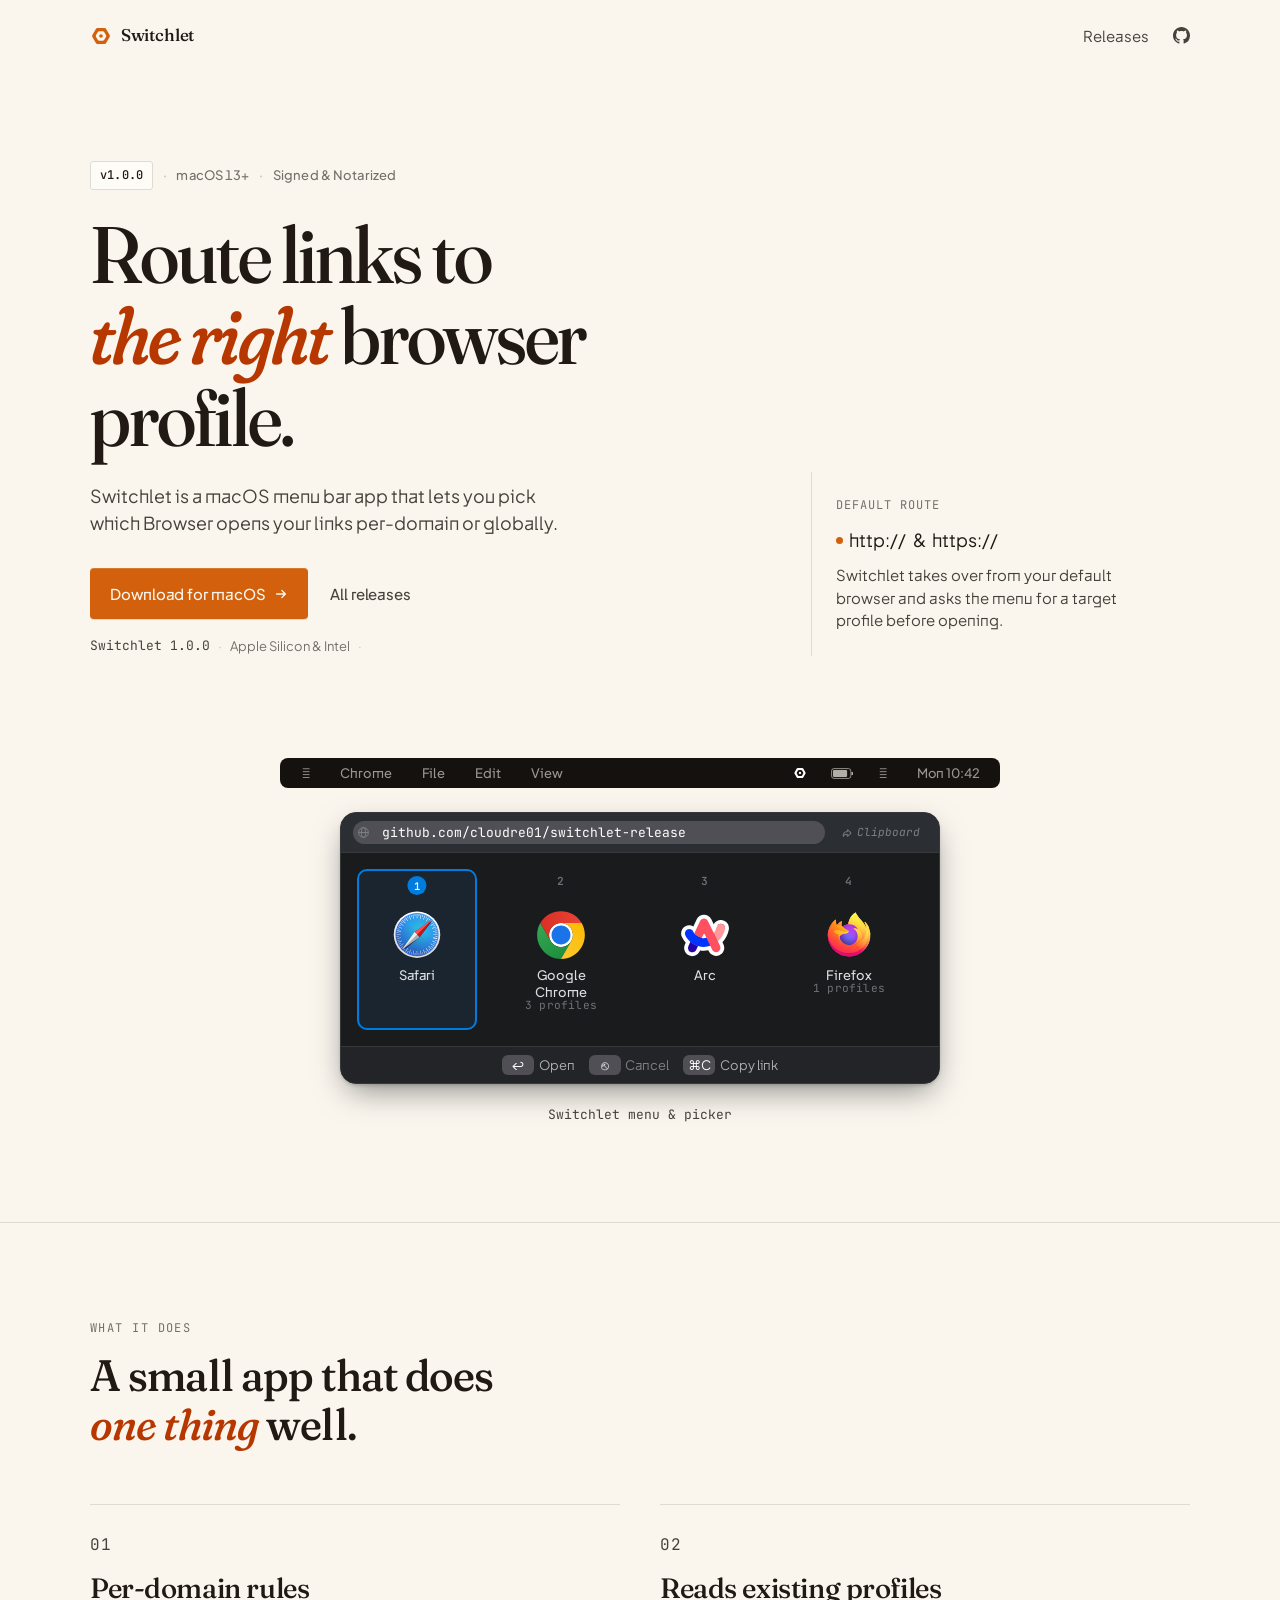
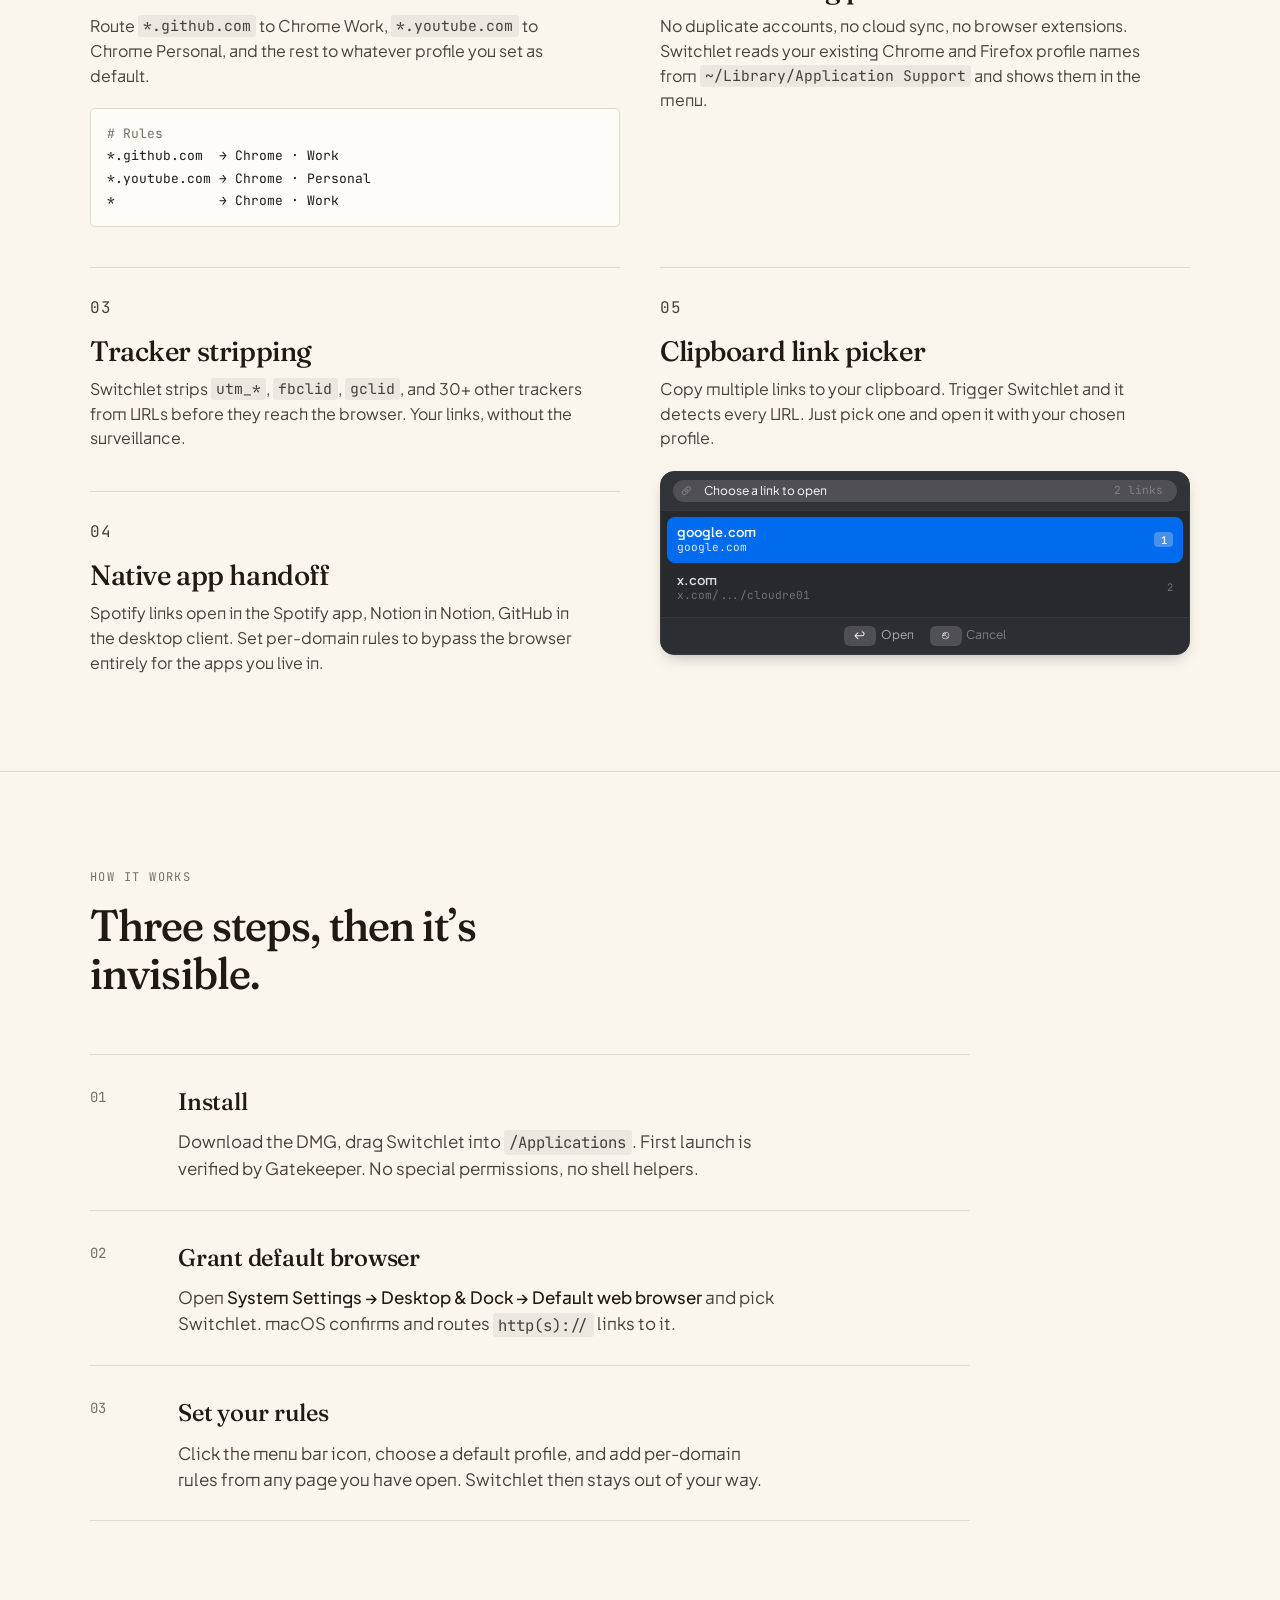
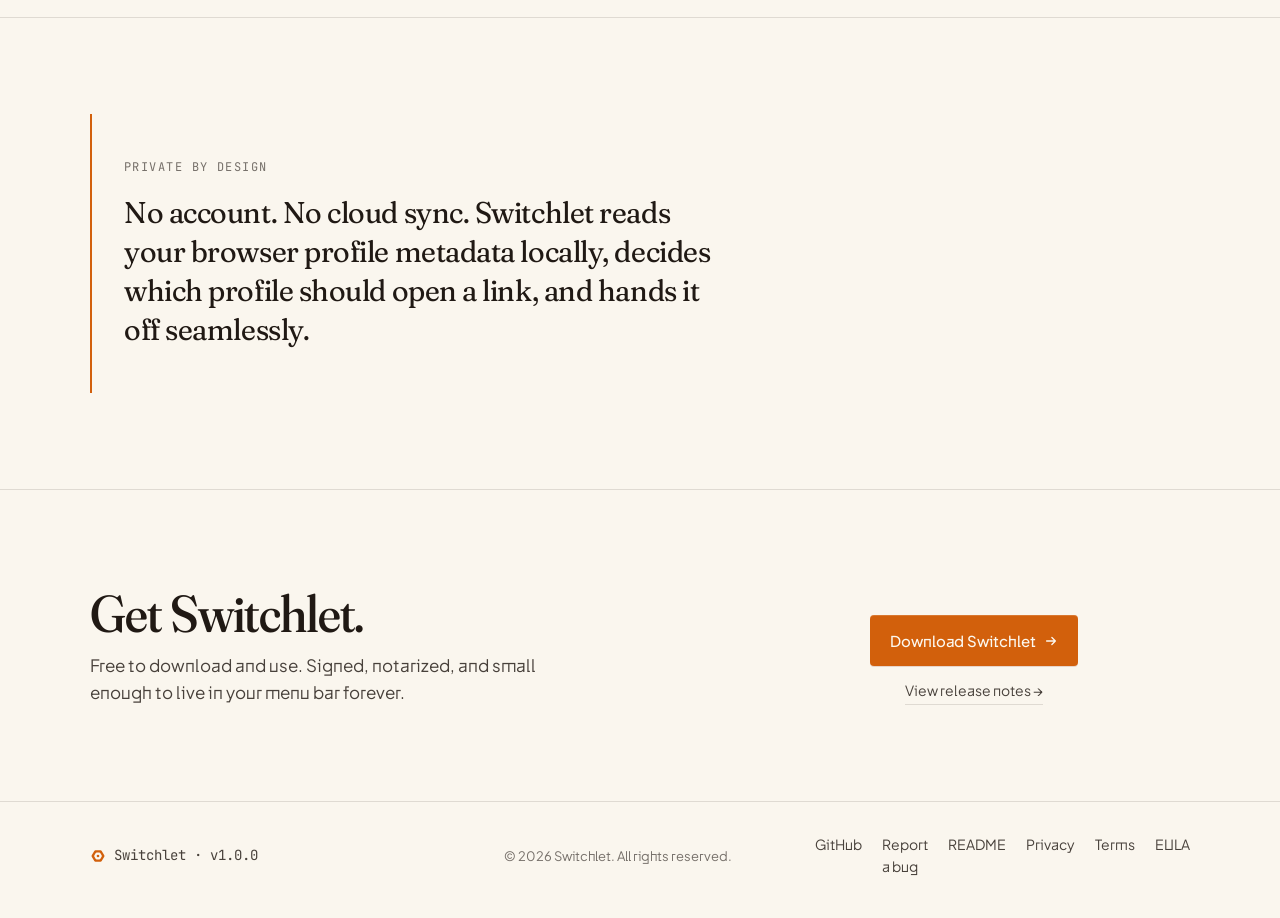
==== commit c146ef23: "Add terms, privacy and EULA" ====
--- a/index.html
+++ b/index.html
@@ -6,16 +6,16 @@
     <title>Switchlet — Route links to the right browser profile</title>
     <meta
       name="description"
-      content="A macOS menu bar app for routing http/https links to the Chrome or Firefox profile you want — per-domain or globally. Signed, notarized, free."
+      content="A macOS menu bar app for routing http/https links to your browser of choice per-domain or globally."
     />
     <meta name="theme-color" content="#f6f1e8" />
     <meta
       property="og:title"
-      content="Switchlet — Route links to the right browser profile"
+      content="Switchlet - Route links to the right browser profile"
     />
     <meta
       property="og:description"
-      content="A macOS menu bar app for routing http/https links to the Chrome or Firefox profile you want — per-domain or globally."
+      content="A macOS menu bar app for routing http/https links to your browser of choice per-domain or globally."
     />
     <meta property="og:type" content="website" />
     <meta
@@ -23,14 +23,16 @@
       content="https://cloudre01.github.io/switchlet-release/"
     />
     <meta name="twitter:card" content="summary_large_image" />
-    <link rel="icon" type="image/svg+xml" href="/favicon.svg" />
+    <link rel="icon" type="image/svg+xml" href="favicon.svg" />
     <link rel="preconnect" href="https://fonts.googleapis.com" />
     <link rel="preconnect" href="https://fonts.gstatic.com" crossorigin />
     <link
       rel="stylesheet"
       href="https://fonts.googleapis.com/css2?family=Fraunces:ital,opsz,wght@0,9..144,400;0,9..144,500;0,9..144,600;1,9..144,500&family=JetBrains+Mono:wght@400;500&family=Plus+Jakarta+Sans:wght@400;500;600&display=swap"
     />
-    <link rel="stylesheet" href="/style.css" />
+    <link rel="stylesheet" href="style.css" />
+    <script data-goatcounter="https://cloudre01.goatcounter.com/count"
+        async src="//gc.zgo.at/count.js"></script>
   </head>
   <body>
     <a class="skip" href="#main">Skip to content</a>
@@ -111,7 +113,7 @@
     </svg>
 
     <header class="topbar reveal" data-reveal-order="0">
-      <a class="wordmark" href="/" aria-label="Switchlet home">
+      <a class="wordmark" href="./" aria-label="Switchlet home">
         <svg class="mark" viewBox="0 0 24 24" aria-hidden="true">
           <path
             d="M15.8454 3.34C16.5599 3.34 17.2206 3.721 17.5778 4.34L21.4225 11C21.7798 11.619 21.7798 12.381 21.4225 13L17.5778 19.66C17.2206 20.279 16.5599 20.66 15.8454 20.66H8.15495C7.44042 20.66 6.7798 20.279 6.42253 19.66L2.5778 13C2.22054 12.381 2.22054 11.619 2.5778 11L6.42253 4.34C6.7798 3.721 7.44042 3.34 8.15495 3.34H15.8454ZM10.155 6.804C9.44044 6.804 8.7798 7.185 8.42253 7.804L6.5778 11C6.22054 11.619 6.22054 12.381 6.5778 13L8.42253 16.196C8.7798 16.815 9.44044 17.196 10.155 17.196H13.8454C14.5599 17.196 15.2206 16.815 15.5778 16.196L17.4225 13C17.7798 12.381 17.7798 11.619 17.4225 11L15.5778 7.804C15.2206 7.185 14.5599 6.804 13.8454 6.804H10.155Z"
@@ -123,12 +125,14 @@
       </a>
       <nav class="topnav">
         <a href="https://github.com/cloudre01/switchlet-release/releases"
+          onclick="goatcounter.count({path:'releases'})"
           >Releases</a
         >
         <a
           class="gh-link"
           href="https://github.com/cloudre01/switchlet-release"
           aria-label="GitHub"
+          onclick="goatcounter.count({path:'github'})"
         >
           <svg class="gh-icon" viewBox="0 0 16 16" aria-hidden="true">
             <path
@@ -163,6 +167,7 @@
                 class="btn primary"
                 href="https://github.com/cloudre01/switchlet-release/releases/latest/download/Switchlet.dmg"
                 rel="noopener"
+                onclick="goatcounter.count({path:'download'})"
               >
                 <span>Download for macOS</span>
                 <svg class="btn-arrow" viewBox="0 0 16 16" aria-hidden="true">
@@ -179,6 +184,7 @@
               <a
                 class="btn ghost"
                 href="https://github.com/cloudre01/switchlet-release/releases/latest"
+                onclick="goatcounter.count({path:'releases'})"
                 >All releases</a
               >
             </div>
@@ -397,7 +403,7 @@
               <div class="chooser-option chooser-selected" tabindex="-1">
                 <div class="chooser-logo">
                   <img
-                    src="/assets/browsers/safari-icon.svg"
+                    src="assets/browsers/safari-icon.svg"
                     alt=""
                     width="48"
                     height="48"
@@ -412,7 +418,7 @@
               <div class="chooser-option" tabindex="-1">
                 <div class="chooser-logo">
                   <img
-                    src="/assets/browsers/google-chrome-icon.svg"
+                    src="assets/browsers/google-chrome-icon.svg"
                     alt=""
                     width="48"
                     height="48"
@@ -429,7 +435,7 @@
               <div class="chooser-option" tabindex="-1">
                 <div class="chooser-logo">
                   <img
-                    src="/assets/browsers/arc-browser-icon.svg"
+                    src="assets/browsers/arc-browser-icon.svg"
                     alt=""
                     width="48"
                     height="48"
@@ -444,7 +450,7 @@
               <div class="chooser-option" tabindex="-1">
                 <div class="chooser-logo">
                   <img
-                    src="/assets/browsers/firefox-browser-icon.svg"
+                    src="assets/browsers/firefox-browser-icon.svg"
                     alt=""
                     width="48"
                     height="48"
@@ -540,7 +546,8 @@
               <h3>Clipboard link picker</h3>
               <p>
                 Copy multiple links to your clipboard. Trigger Switchlet and it
-                detects every URL. Just pick one and open it with your chosen profile.
+                detects every URL. Just pick one and open it with your chosen
+                profile.
               </p>
               <div class="hud-mock">
                 <div class="hud-mock-title">
@@ -652,9 +659,9 @@
           <div class="promise-inner">
             <p class="promise-eyebrow">Private by design</p>
             <p class="promise-text">
-              No account. No analytics. No network calls. Switchlet reads your
-              browser profile metadata locally, decides which profile should
-              open a link, and hands it off seamlessly.
+              No account. No cloud sync. Switchlet reads your browser profile
+              metadata locally, decides which profile should open a link, and
+              hands it off seamlessly.
             </p>
           </div>
         </div>
@@ -690,6 +697,7 @@
             <a
               class="get-secondary"
               href="https://github.com/cloudre01/switchlet-release/releases"
+              onclick="goatcounter.count({path:'releases'})"
               >View release notes &rarr;</a
             >
           </div>
@@ -711,11 +719,18 @@
         </p>
         <p class="footer-copy">© 2026 Switchlet. All rights reserved.</p>
         <nav class="footer-nav">
-          <a href="https://github.com/cloudre01/switchlet-release">GitHub</a>
+          <a
+            href="https://github.com/cloudre01/switchlet-release"
+            onclick="goatcounter.count({path:'github'})"
+            >GitHub</a
+          >
           <a href="https://github.com/cloudre01/switchlet-release/issues"
             >Report a bug</a
           >
-          <a href="/README.md">README</a>
+          <a href="README.md">README</a>
+          <a href="privacy.html">Privacy</a>
+          <a href="terms.html">Terms</a>
+          <a href="eula.html">EULA</a>
         </nav>
       </div>
     </footer>
--- a/style.css
+++ b/style.css
@@ -1549,6 +1549,85 @@
 }
 
 /* ============================================================
+   Legal pages
+   ============================================================ */
+.legal-topbar {
+  padding-bottom: 0;
+}
+.legal-main {
+  padding-bottom: 4rem;
+}
+.legal-shell {
+  max-width: 760px;
+}
+.legal-hero {
+  padding-top: clamp(3rem, 7vw, 5rem);
+  padding-bottom: 2rem;
+  border-top: 1px solid var(--line);
+}
+.legal-title {
+  font-family: var(--font-display);
+  font-weight: 500;
+  font-size: clamp(2.25rem, 5vw, 4rem);
+  line-height: 1.04;
+  letter-spacing: -0.025em;
+  color: var(--ink);
+  margin-bottom: 0.75rem;
+}
+.legal-meta {
+  font-family: var(--font-mono);
+  font-size: 0.8rem;
+  color: var(--muted);
+  margin-bottom: 1.25rem;
+}
+.legal-intro {
+  max-width: 46ch;
+  font-size: 1.0625rem;
+  color: var(--ink-soft);
+}
+.legal-content {
+  padding-top: 1rem;
+}
+.legal-prose {
+  color: var(--ink-soft);
+}
+.legal-prose h2 {
+  font-family: var(--font-display);
+  font-weight: 500;
+  font-size: clamp(1.25rem, 2.8vw, 1.75rem);
+  line-height: 1.15;
+  letter-spacing: -0.015em;
+  color: var(--ink);
+  margin: 2rem 0 0.75rem;
+}
+.legal-prose p,
+.legal-prose ul {
+  max-width: 65ch;
+}
+.legal-prose p + p,
+.legal-prose p + ul,
+.legal-prose ul + p,
+.legal-prose ul + ul {
+  margin-top: 0.875rem;
+}
+.legal-prose ul {
+  list-style: disc;
+  padding-left: 1.25rem;
+}
+.legal-prose li + li {
+  margin-top: 0.45rem;
+}
+.legal-prose a {
+  color: var(--ink);
+  text-decoration: underline;
+  text-decoration-color: var(--line);
+  text-underline-offset: 0.16em;
+}
+.legal-prose a:hover {
+  text-decoration-color: var(--accent);
+}
+
+/* ============================================================
    Responsive tweaks
    ============================================================ */
 @media (max-width: 600px) {
